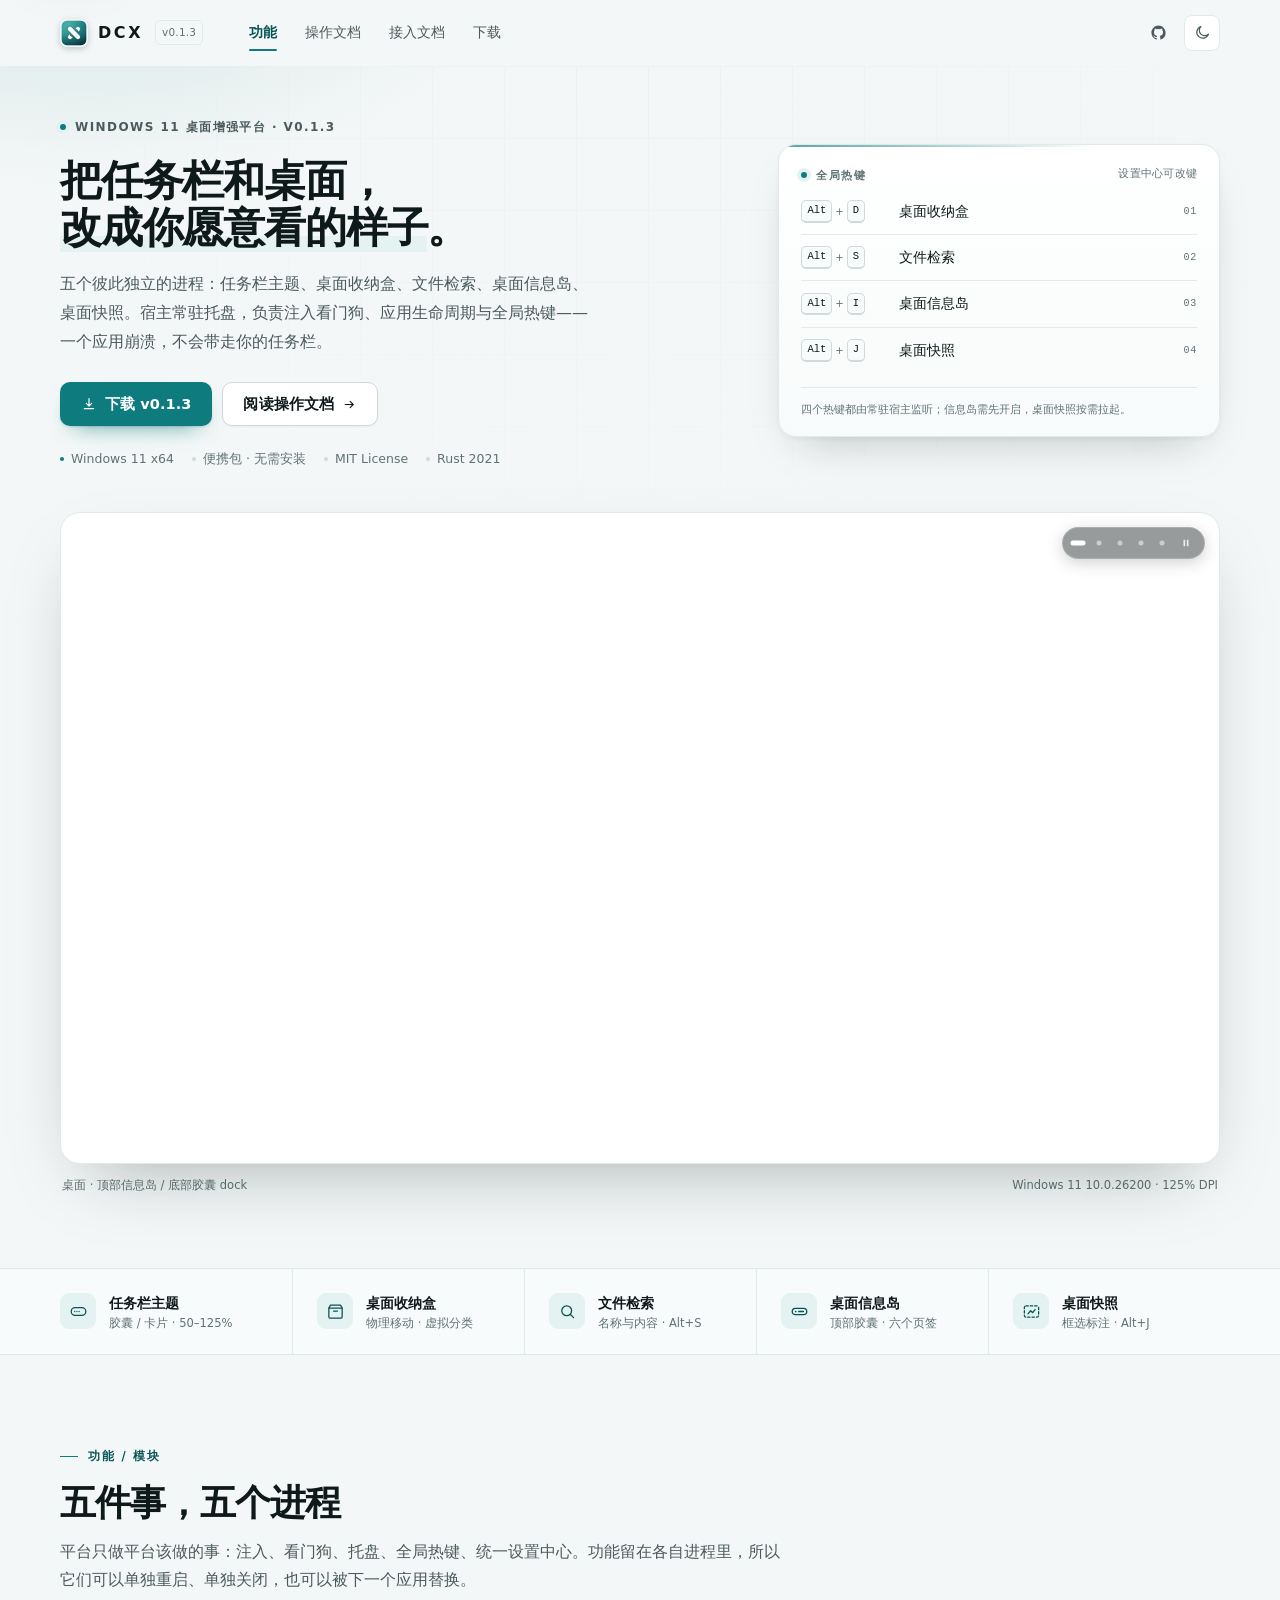
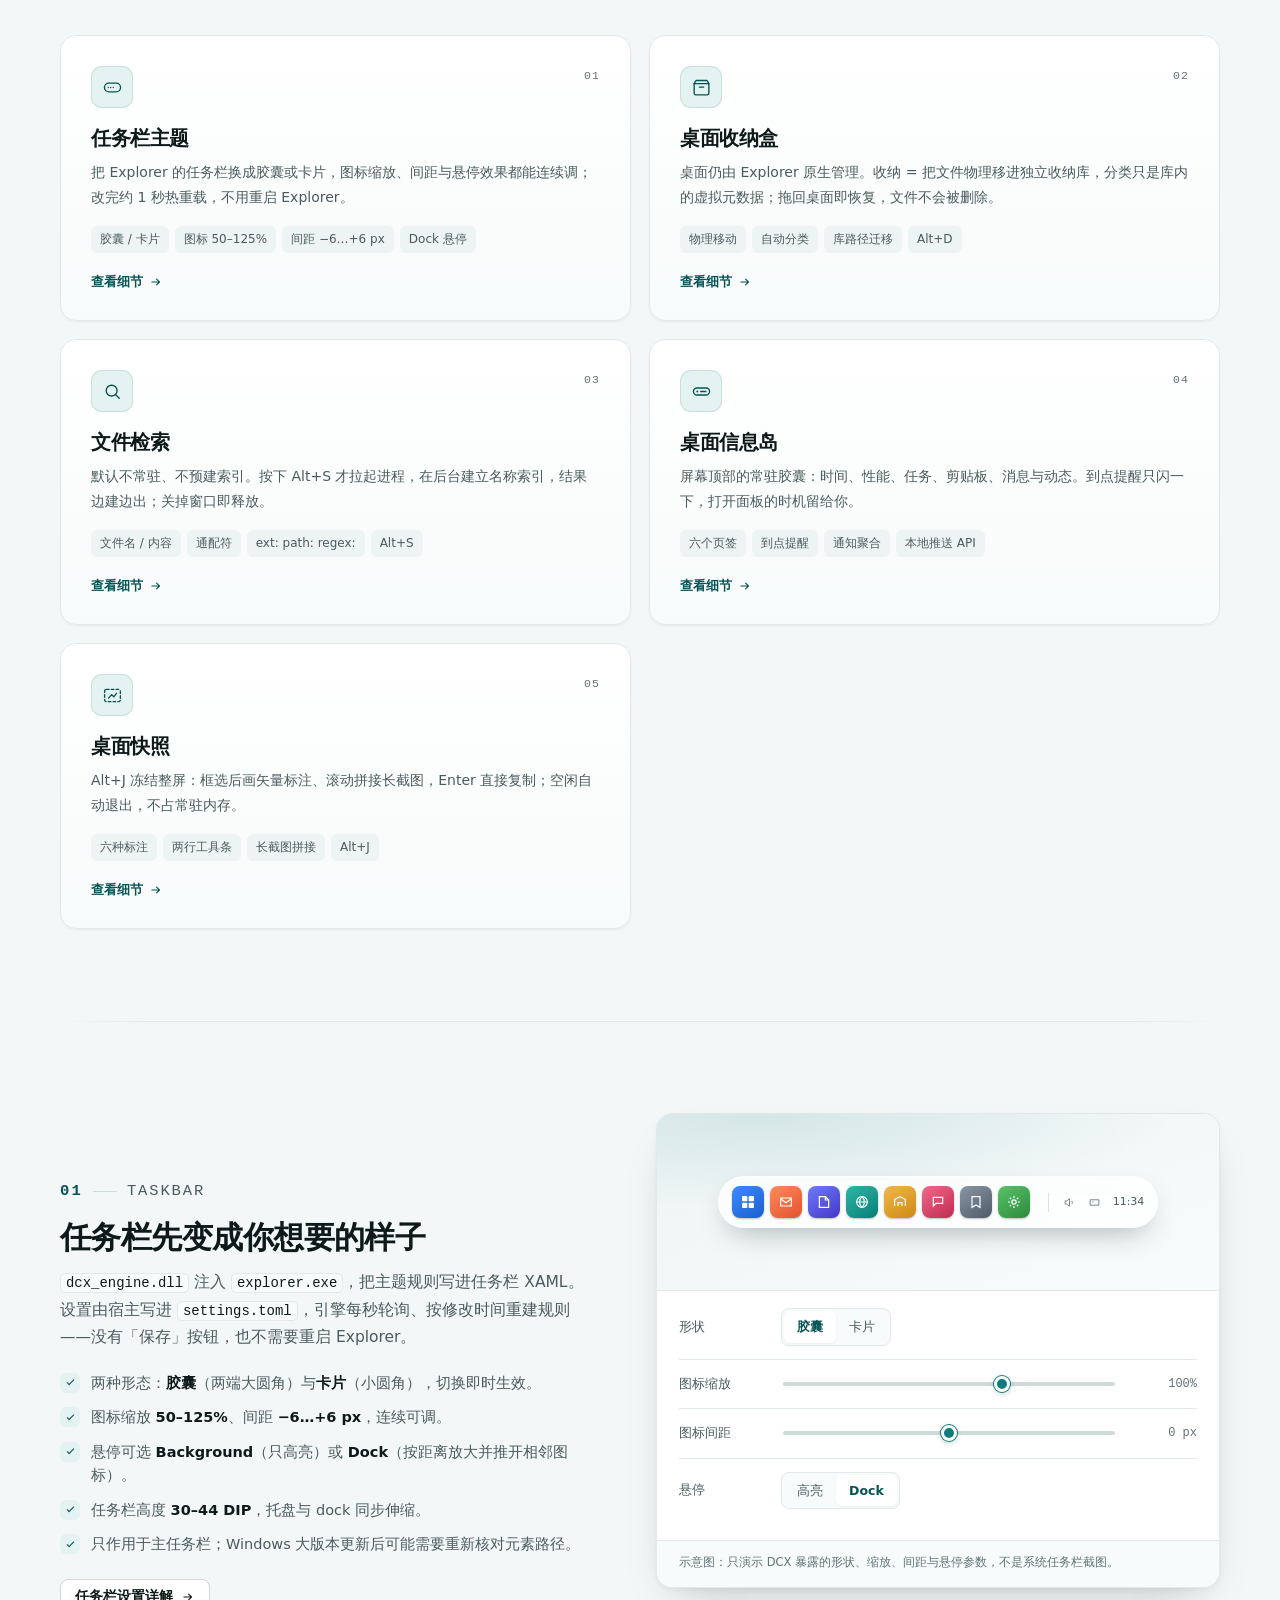
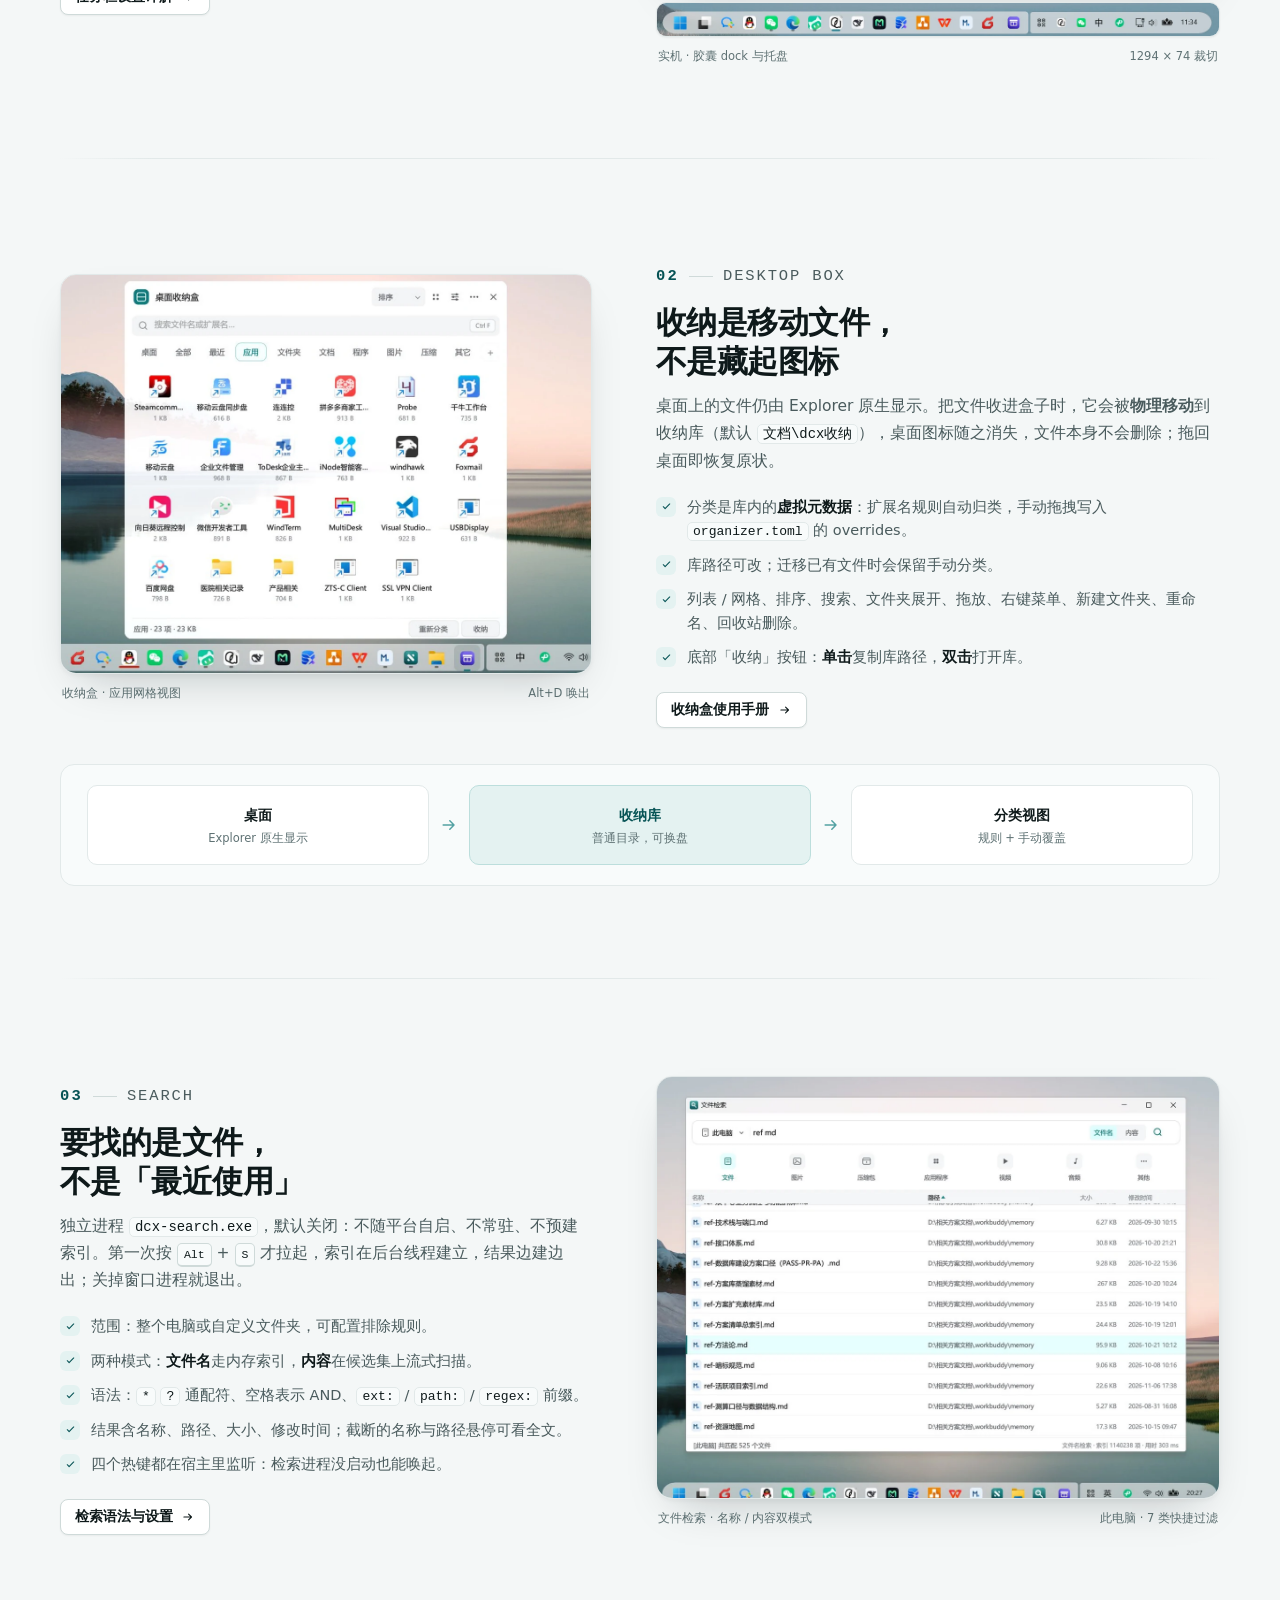
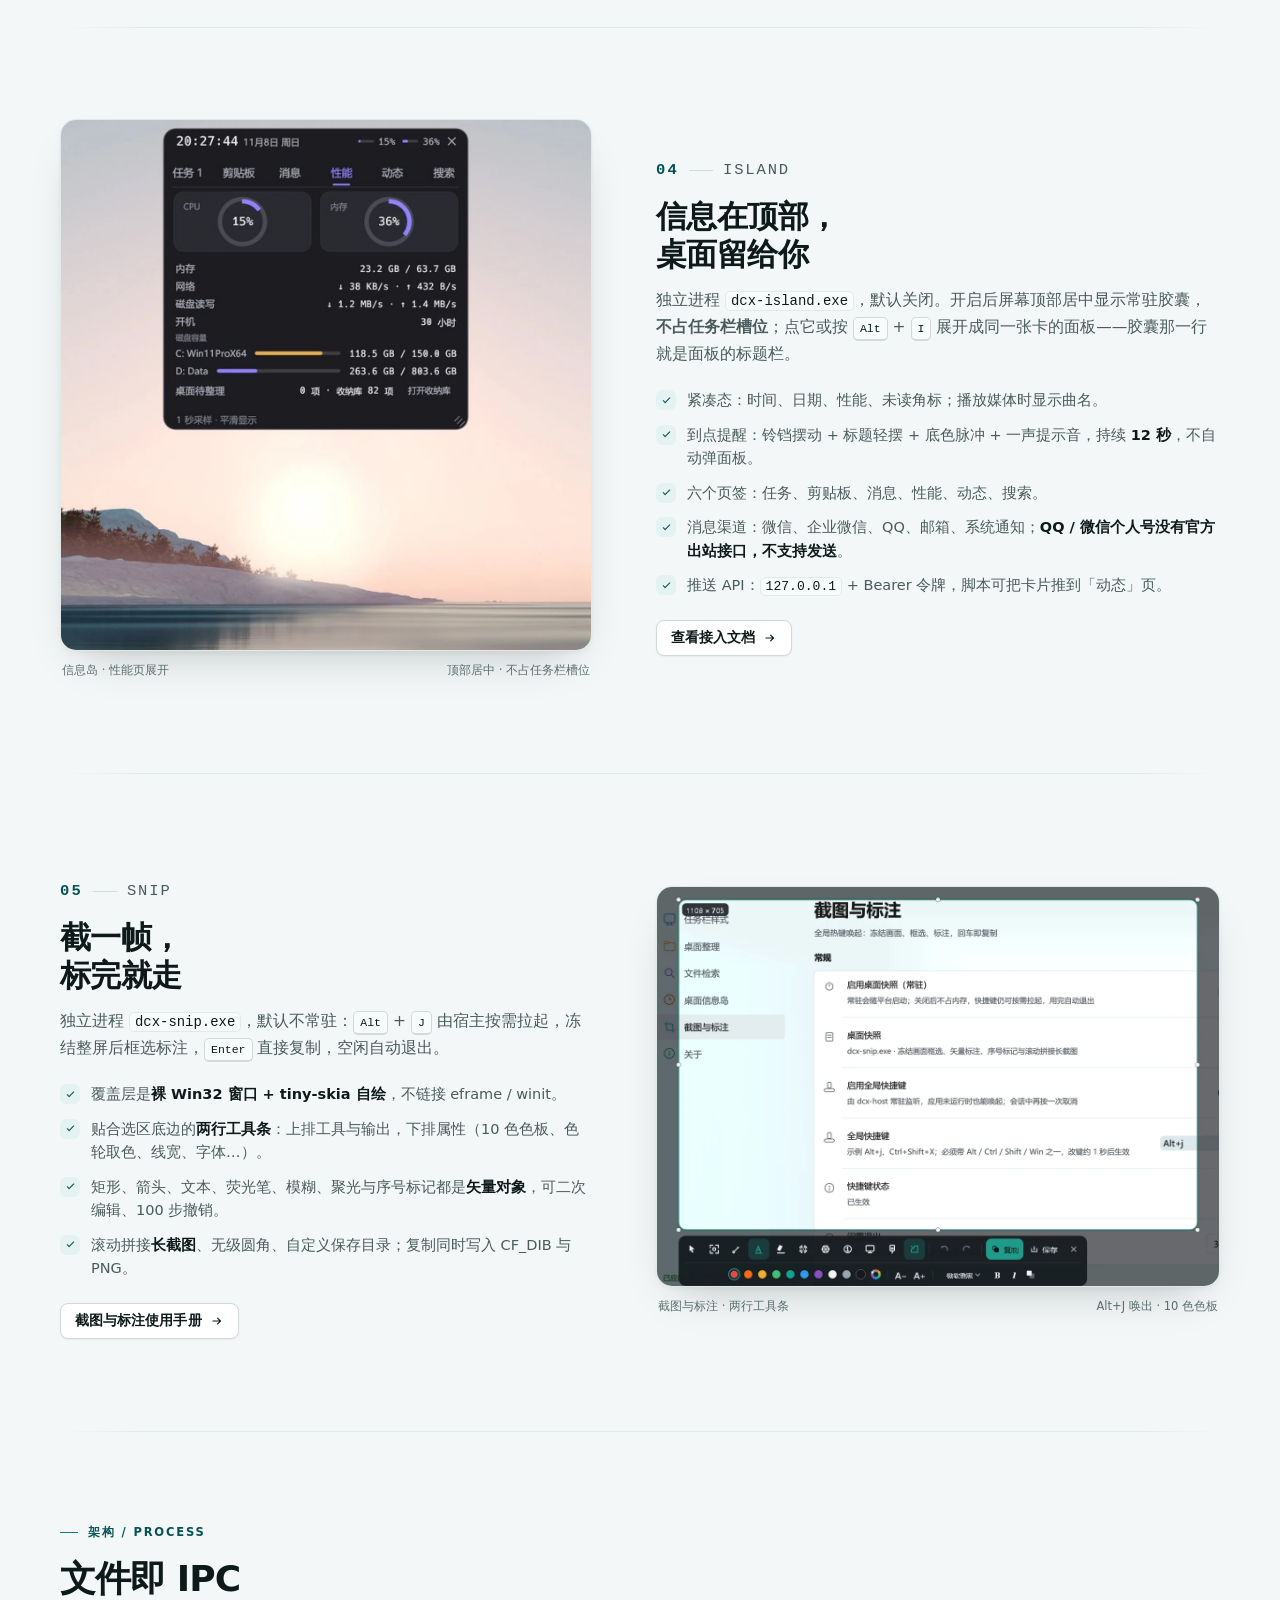
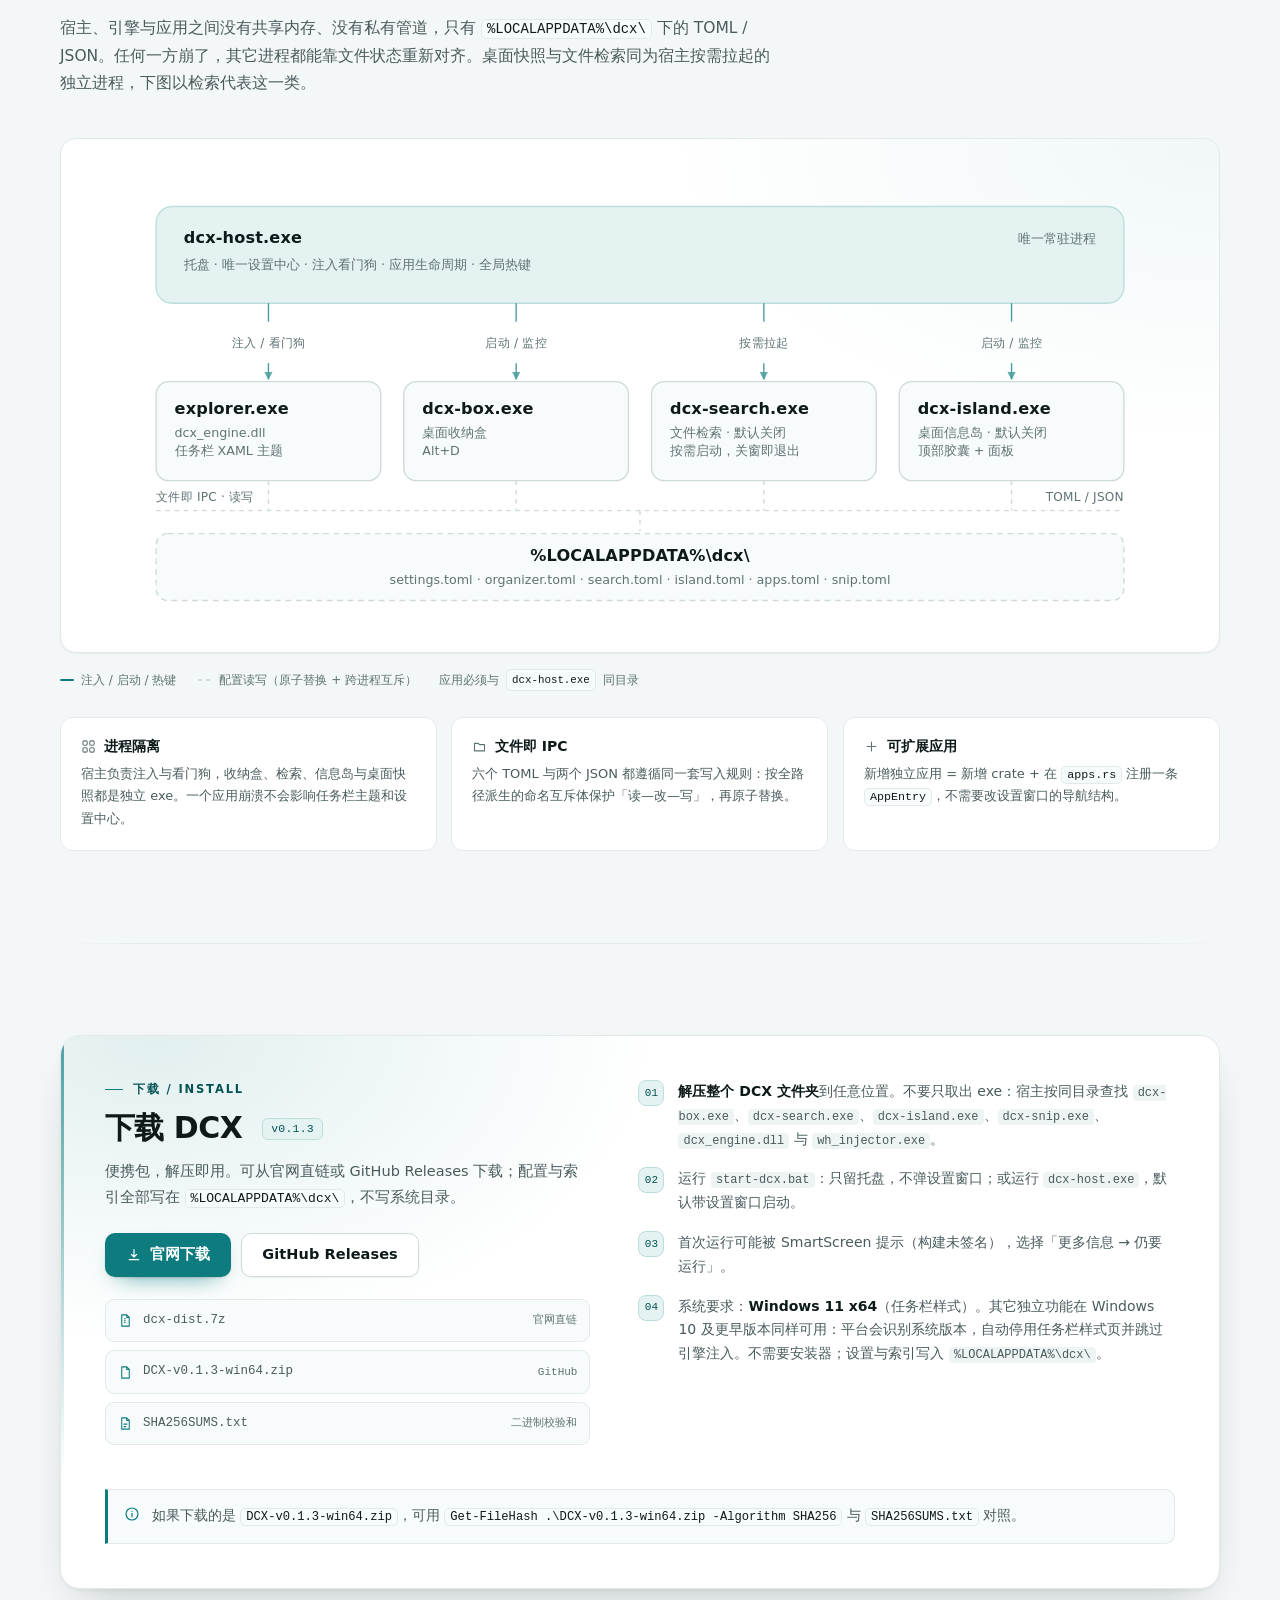
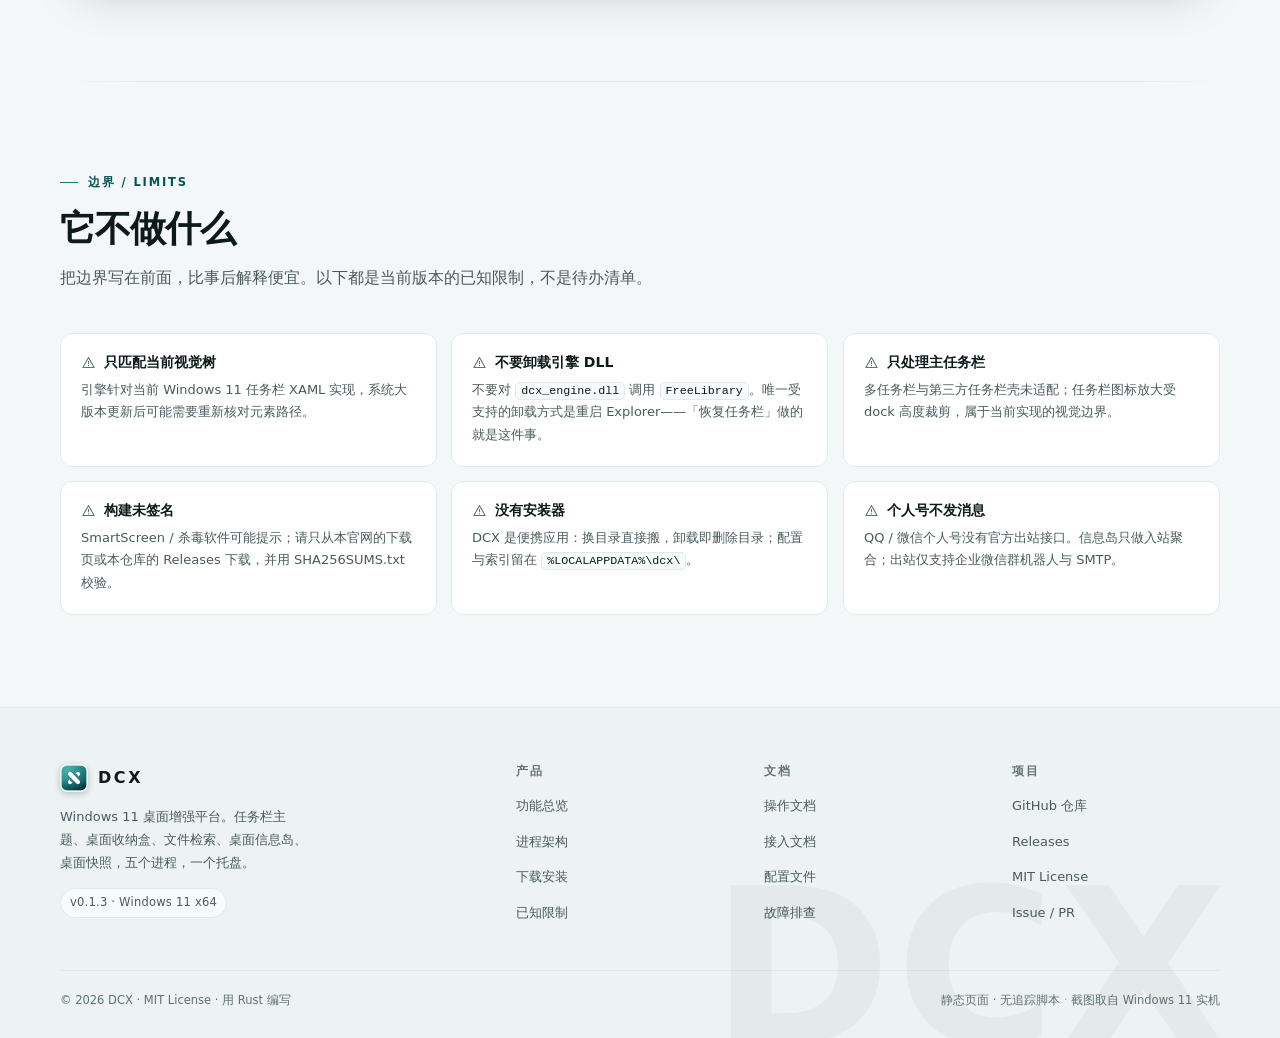
==== site/index.html @ f7fcd616 "release: v0.1.3 - 桌面快照、平台能力降级与设置中心更新" ====
<!DOCTYPE html>
<html lang="zh-CN" data-theme="light">
<head>
<meta charset="utf-8">
<meta name="viewport" content="width=device-width, initial-scale=1">
<title>DCX — Windows 11 桌面增强平台</title>
<meta name="description" content="DCX 是一套用 Rust 编写的 Windows 11 桌面增强平台：任务栏主题、桌面收纳盒、文件检索、桌面信息岛、桌面快照。五件事，五个独立进程，宿主常驻托盘。">
<meta name="author" content="DCX">
<meta property="og:title" content="DCX — Windows 11 桌面增强平台">
<meta property="og:description" content="任务栏主题 · 桌面收纳盒 · 文件检索 · 桌面信息岛 · 桌面快照。用 Rust 编写，MIT License。">
<meta property="og:type" content="website">
<meta property="og:image" content="assets/img/hero-desktop.webp?v=20261108i">
<meta name="theme-color" content="#f4f7f7" media="(prefers-color-scheme: light)">
<meta name="theme-color" content="#0a1011" media="(prefers-color-scheme: dark)">
<link rel="icon" href="assets/img/mark.svg" type="image/svg+xml">
<link rel="icon" href="assets/img/icon-32.png" sizes="32x32" type="image/png">
<link rel="apple-touch-icon" href="assets/img/icon-256.png">
<script>
  (function () {
    try {
      var q = new URLSearchParams(location.search).get("theme");
      var s = localStorage.getItem("dcx-theme");
      var t = (q === "light" || q === "dark") ? q : (s === "light" || s === "dark") ? s
        : (window.matchMedia("(prefers-color-scheme: dark)").matches ? "dark" : "light");
      document.documentElement.setAttribute("data-theme", t);
      document.documentElement.style.colorScheme = t;
    } catch (e) {
      document.documentElement.setAttribute("data-theme", "light");
    }
  })();
</script>
<link rel="stylesheet" href="assets/css/site.css?v=20261108i">
</head>
<body>
<div class="scroll-progress" data-progress aria-hidden="true"></div>
<a class="skip-link" href="#main">跳到主要内容</a>

<header class="site-header">
  <div class="header-inner">
    <a class="brand" href="index.html" aria-label="DCX 首页">
      <img src="assets/img/mark.svg" alt="" width="28" height="28">
      <span class="brand-name">DCX</span>
      <span class="brand-ver">v0.1.3</span>
    </a>
    <nav class="site-nav" aria-label="主导航">
      <a href="#features" class="is-active">功能</a>
      <a href="docs.html">操作文档</a>
      <a href="api.html">接入文档</a>
      <a href="#download">下载</a>
    </nav>
    <div class="header-actions">
      <a class="icon-btn" href="https://github.com/gggaiitx/dcx" target="_blank" rel="noopener" aria-label="GitHub 仓库">
        <svg width="17" height="17" viewBox="0 0 24 24" fill="currentColor" aria-hidden="true"><path d="M12 2C6.48 2 2 6.58 2 12.25c0 4.53 2.87 8.37 6.84 9.73.5.1.68-.22.68-.49 0-.24-.01-1.05-.01-1.9-2.78.62-3.37-1.21-3.37-1.21-.45-1.18-1.11-1.49-1.11-1.49-.91-.64.07-.62.07-.62 1 .07 1.53 1.06 1.53 1.06.89 1.57 2.34 1.12 2.91.85.09-.66.35-1.12.63-1.37-2.22-.26-4.56-1.14-4.56-5.07 0-1.12.39-2.03 1.03-2.75-.1-.26-.45-1.3.1-2.71 0 0 .84-.28 2.75 1.05a9.36 9.36 0 0 1 5 0c1.91-1.33 2.75-1.05 2.75-1.05.55 1.41.2 2.45.1 2.71.64.72 1.03 1.63 1.03 2.75 0 3.94-2.34 4.8-4.57 5.06.36.32.68.94.68 1.9 0 1.37-.01 2.47-.01 2.81 0 .27.18.6.69.49A10.02 10.02 0 0 0 22 12.25C22 6.58 17.52 2 12 2Z"/></svg>
      </a>
      <button class="theme-toggle" type="button" data-theme-toggle aria-label="切换主题" aria-pressed="false">
        <svg class="i-sun" width="17" height="17" viewBox="0 0 24 24" fill="none" stroke="currentColor" stroke-width="1.7" stroke-linecap="round" aria-hidden="true"><circle cx="12" cy="12" r="4.2"/><path d="M12 2.6v2.2M12 19.2v2.2M2.6 12h2.2M19.2 12h2.2M5.3 5.3l1.6 1.6M17.1 17.1l1.6 1.6M18.7 5.3l-1.6 1.6M6.9 17.1l-1.6 1.6"/></svg>
        <svg class="i-moon" width="17" height="17" viewBox="0 0 24 24" fill="none" stroke="currentColor" stroke-width="1.7" stroke-linecap="round" stroke-linejoin="round" aria-hidden="true"><path d="M20.5 14.3A8.5 8.5 0 1 1 9.7 3.5a7 7 0 0 0 10.8 10.8Z"/></svg>
      </button>
      <button class="icon-btn menu-toggle" type="button" data-menu-toggle aria-label="打开导航" aria-expanded="false" aria-controls="mobileNav">
        <svg width="18" height="18" viewBox="0 0 24 24" fill="none" stroke="currentColor" stroke-width="1.8" stroke-linecap="round" aria-hidden="true"><path d="M4 7h16M4 12h16M4 17h16"/></svg>
      </button>
    </div>
  </div>
</header>

<div class="mobile-nav" id="mobileNav" data-mobile-nav>
  <a href="#features">功能</a>
  <a href="docs.html">操作文档</a>
  <a href="api.html">接入文档</a>
  <a href="#download">下载</a>
  <a href="https://github.com/gggaiitx/dcx" target="_blank" rel="noopener">GitHub 仓库</a>
</div>

<main id="main">

  <!-- Hero -->
  <section class="hero">
    <div class="hero-grid-bg" aria-hidden="true"></div>
    <div class="wrap">
      <div class="hero-top">
        <div class="hero-copy">
          <p class="eyebrow"><span class="dot"></span>Windows 11 桌面增强平台 · v0.1.3</p>
          <h1>把任务栏和桌面，<br><span class="hl">改成你愿意看的样子</span>。</h1>
          <p class="lede">五个彼此独立的进程：任务栏主题、桌面收纳盒、文件检索、桌面信息岛、桌面快照。宿主常驻托盘，负责注入看门狗、应用生命周期与全局热键——一个应用崩溃，不会带走你的任务栏。</p>
          <div class="hero-actions">
            <a class="btn btn-primary" href="#download">
              <svg width="16" height="16" viewBox="0 0 24 24" fill="none" stroke="currentColor" stroke-width="1.8" stroke-linecap="round" stroke-linejoin="round" aria-hidden="true"><path d="M12 4v11m0 0 4-4m-4 4-4-4"/><path d="M5 19h14"/></svg>
              下载 v0.1.3
            </a>
            <a class="btn btn-ghost" href="docs.html">阅读操作文档
              <svg width="15" height="15" viewBox="0 0 24 24" fill="none" stroke="currentColor" stroke-width="1.8" stroke-linecap="round" stroke-linejoin="round" aria-hidden="true"><path d="M5 12h13m-5-5 5 5-5 5"/></svg>
            </a>
          </div>
          <ul class="hero-meta">
            <li>Windows 11 x64</li>
            <li>便携包 · 无需安装</li>
            <li>MIT License</li>
            <li>Rust 2021</li>
          </ul>
        </div>

        <aside class="hotkeys" aria-label="全局热键">
          <div class="hotkeys-head">
            <span class="hk-dot" aria-hidden="true"></span>
            <span>全局热键</span>
            <span class="hk-note">设置中心可改键</span>
          </div>
          <ul>
            <li>
              <span class="keys"><kbd>Alt</kbd><i>+</i><kbd>D</kbd></span>
              <span class="hk-label">桌面收纳盒</span>
              <span class="hk-idx">01</span>
            </li>
            <li>
              <span class="keys"><kbd>Alt</kbd><i>+</i><kbd>S</kbd></span>
              <span class="hk-label">文件检索</span>
              <span class="hk-idx">02</span>
            </li>
            <li>
              <span class="keys"><kbd>Alt</kbd><i>+</i><kbd>I</kbd></span>
              <span class="hk-label">桌面信息岛</span>
              <span class="hk-idx">03</span>
            </li>
            <li>
              <span class="keys"><kbd>Alt</kbd><i>+</i><kbd>J</kbd></span>
              <span class="hk-label">桌面快照</span>
              <span class="hk-idx">04</span>
            </li>
          </ul>
          <p class="hotkeys-foot">四个热键都由常驻宿主监听；信息岛需先开启，桌面快照按需拉起。</p>
        </aside>
      </div>

      <figure class="hero-shot" data-hero-carousel aria-roledescription="轮播" aria-label="DCX 实机界面">
        <div class="hero-shot-frame">
          <div class="hero-slide is-active" data-slide="0" data-caption="桌面 · 顶部信息岛 / 底部胶囊 dock">
            <img src="assets/img/hero-desktop.webp"
                 srcset="assets/img/hero-desktop-900.webp 900w, assets/img/hero-desktop.webp 1600w"
                 sizes="(max-width: 900px) calc(100vw - 36px), min(1160px, calc(100vw - 48px))"
                 width="1600" height="900"
                 alt="DCX 桌面：顶部信息岛胶囊，底部胶囊 dock"
                 fetchpriority="high" decoding="async">
          </div>
          <div class="hero-slide" aria-hidden="true" data-slide="1" data-caption="桌面收纳盒 · 应用列表视图">
            <img src="assets/img/hero-box.webp?v=20261108h"
                 srcset="assets/img/hero-box-900.webp?v=20261108h 900w, assets/img/hero-box.webp?v=20261108h 1600w"
                 sizes="(max-width: 900px) calc(100vw - 36px), min(1160px, calc(100vw - 48px))"
                 width="1600" height="900"
                 alt="桌面收纳盒覆盖在桌面上：搜索框、应用页签与文件列表"
                 fetchpriority="low" decoding="async">
          </div>
          <div class="hero-slide" aria-hidden="true" data-slide="2" data-caption="文件检索 · 名称 / 内容双模式">
            <img src="assets/img/hero-search.webp"
                 srcset="assets/img/hero-search-900.webp 900w, assets/img/hero-search.webp 1600w"
                 sizes="(max-width: 900px) calc(100vw - 36px), min(1160px, calc(100vw - 48px))"
                 width="1600" height="900"
                 alt="文件检索窗口覆盖在桌面上：路径选择、文件名与内容模式、七类过滤与结果列表"
                 fetchpriority="low" decoding="async">
          </div>
          <div class="hero-slide" aria-hidden="true" data-slide="3" data-caption="桌面信息岛 · 性能页展开">
            <img src="assets/img/hero-island.webp"
                 srcset="assets/img/hero-island-900.webp 900w, assets/img/hero-island.webp 1600w"
                 sizes="(max-width: 900px) calc(100vw - 36px), min(1160px, calc(100vw - 48px))"
                 width="1600" height="900"
                 alt="桌面信息岛展开态：性能页的 CPU、内存、磁盘容量与桌面待整理计数"
                 fetchpriority="low" decoding="async">
          </div>

          <div class="hero-slide" aria-hidden="true" data-slide="4" data-caption="桌面快照 · 两行标注工具条与设置页">
            <img src="assets/img/hero-snip.webp?v=20261110a"
                 srcset="assets/img/hero-snip-900.webp?v=20261110a 900w, assets/img/hero-snip.webp?v=20261110a 1600w"
                 sizes="(max-width: 900px) calc(100vw - 36px), min(1160px, calc(100vw - 48px))"
                 width="1600" height="900"
                 alt="桌面快照：设置中心的截图与标注页，底部是两行标注工具条"
                 fetchpriority="low" decoding="async">
          </div>

          <div class="hero-controls" role="group" aria-label="切换截图">
            <button class="hero-dot is-active" type="button" data-dot="0" aria-label="桌面" aria-current="true"></button>
            <button class="hero-dot" type="button" data-dot="1" aria-label="桌面收纳盒"></button>
            <button class="hero-dot" type="button" data-dot="2" aria-label="文件检索"></button>
            <button class="hero-dot" type="button" data-dot="3" aria-label="桌面信息岛"></button>
            <button class="hero-dot" type="button" data-dot="4" aria-label="桌面快照"></button>
            <button class="hero-play" type="button" data-hero-play aria-label="暂停自动切换">
              <svg class="i-pause" viewBox="0 0 24 24" fill="currentColor" aria-hidden="true"><rect x="6" y="4" width="4" height="16" rx="1"/><rect x="14" y="4" width="4" height="16" rx="1"/></svg>
              <svg class="i-play" viewBox="0 0 24 24" fill="currentColor" aria-hidden="true"><path d="M7 4.5v15l13-7.5z"/></svg>
            </button>
          </div>
        </div>
        <figcaption class="hero-shot-cap">
          <span data-hero-caption>桌面 · 顶部信息岛 / 底部胶囊 dock</span>
          <span>Windows 11 10.0.26200 · 125% DPI</span>
        </figcaption>
      </figure>
    </div>
  </section>

  <!-- 模块索引 -->
  <div class="module-bar">
    <div class="wrap">
      <a href="#taskbar">
        <span class="mb-icon">
          <svg width="19" height="19" viewBox="0 0 24 24" fill="none" stroke="currentColor" stroke-width="1.6" stroke-linecap="round" aria-hidden="true"><rect x="2.8" y="7" width="18.4" height="10" rx="5"/><path d="M7.2 12h.01M10 12h.01M12.8 12h.01"/></svg>
        </span>
        <span class="mb-text"><span class="mb-title">任务栏主题</span><span class="mb-sub">胶囊 / 卡片 · 50–125%</span></span>
        <svg class="mb-arrow" width="15" height="15" viewBox="0 0 24 24" fill="none" stroke="currentColor" stroke-width="1.8" stroke-linecap="round" stroke-linejoin="round" aria-hidden="true"><path d="M5 12h13m-5-5 5 5-5 5"/></svg>
      </a>
      <a href="#box">
        <span class="mb-icon">
          <svg width="19" height="19" viewBox="0 0 24 24" fill="none" stroke="currentColor" stroke-width="1.6" stroke-linecap="round" stroke-linejoin="round" aria-hidden="true"><path d="M3.6 7.6h16.8v10.9a2 2 0 0 1-2 2H5.6a2 2 0 0 1-2-2Z"/><path d="M3.6 7.6 5.7 4h12.6l2.1 3.6"/><path d="M9.6 11.6h4.8"/></svg>
        </span>
        <span class="mb-text"><span class="mb-title">桌面收纳盒</span><span class="mb-sub">物理移动 · 虚拟分类</span></span>
        <svg class="mb-arrow" width="15" height="15" viewBox="0 0 24 24" fill="none" stroke="currentColor" stroke-width="1.8" stroke-linecap="round" stroke-linejoin="round" aria-hidden="true"><path d="M5 12h13m-5-5 5 5-5 5"/></svg>
      </a>
      <a href="#search">
        <span class="mb-icon">
          <svg width="19" height="19" viewBox="0 0 24 24" fill="none" stroke="currentColor" stroke-width="1.6" stroke-linecap="round" aria-hidden="true"><circle cx="11" cy="11" r="6.2"/><path d="m15.7 15.7 4 4"/></svg>
        </span>
        <span class="mb-text"><span class="mb-title">文件检索</span><span class="mb-sub">名称与内容 · Alt+S</span></span>
        <svg class="mb-arrow" width="15" height="15" viewBox="0 0 24 24" fill="none" stroke="currentColor" stroke-width="1.8" stroke-linecap="round" stroke-linejoin="round" aria-hidden="true"><path d="M5 12h13m-5-5 5 5-5 5"/></svg>
      </a>
      <a href="#island">
        <span class="mb-icon">
          <svg width="19" height="19" viewBox="0 0 24 24" fill="none" stroke="currentColor" stroke-width="1.6" stroke-linecap="round" aria-hidden="true"><rect x="2.8" y="8" width="18.4" height="8" rx="4"/><circle cx="7.2" cy="12" r="1.1" fill="currentColor" stroke="none"/><path d="M11 12h6"/></svg>
        </span>
        <span class="mb-text"><span class="mb-title">桌面信息岛</span><span class="mb-sub">顶部胶囊 · 六个页签</span></span>
        <svg class="mb-arrow" width="15" height="15" viewBox="0 0 24 24" fill="none" stroke="currentColor" stroke-width="1.8" stroke-linecap="round" stroke-linejoin="round" aria-hidden="true"><path d="M5 12h13m-5-5 5 5-5 5"/></svg>
      </a>
      <a href="#snip">
        <span class="mb-icon">
          <svg width="19" height="19" viewBox="0 0 24 24" fill="none" stroke="currentColor" stroke-width="1.6" stroke-linecap="round" stroke-linejoin="round" aria-hidden="true"><rect x="3" y="5" width="18" height="14" rx="2" stroke-dasharray="3 2.5"/><path d="m7.5 15 3.5-4 2.5 2.5 3-4"/></svg>
        </span>
        <span class="mb-text"><span class="mb-title">桌面快照</span><span class="mb-sub">框选标注 · Alt+J</span></span>
        <svg class="mb-arrow" width="15" height="15" viewBox="0 0 24 24" fill="none" stroke="currentColor" stroke-width="1.8" stroke-linecap="round" stroke-linejoin="round" aria-hidden="true"><path d="M5 12h13m-5-5 5 5-5 5"/></svg>
      </a>
    </div>
  </div>

  <!-- 功能总览 -->
  <section class="section" id="features">
    <div class="wrap">
      <div class="section-head reveal">
        <p class="kicker">功能 / 模块</p>
        <h2>五件事，五个进程</h2>
        <p class="lede">平台只做平台该做的事：注入、看门狗、托盘、全局热键、统一设置中心。功能留在各自进程里，所以它们可以单独重启、单独关闭，也可以被下一个应用替换。</p>
      </div>

      <div class="cards">
        <article class="card reveal">
          <div class="card-top">
            <span class="card-icon">
              <svg width="21" height="21" viewBox="0 0 24 24" fill="none" stroke="currentColor" stroke-width="1.55" stroke-linecap="round" aria-hidden="true"><rect x="2.8" y="7" width="18.4" height="10" rx="5"/><path d="M7.2 12h.01M10 12h.01M12.8 12h.01"/></svg>
            </span>
            <span class="card-num">01</span>
          </div>
          <h3>任务栏主题</h3>
          <p>把 Explorer 的任务栏换成胶囊或卡片，图标缩放、间距与悬停效果都能连续调；改完约 1 秒热重载，不用重启 Explorer。</p>
          <ul class="tag-list">
            <li>胶囊 / 卡片</li><li>图标 50–125%</li><li>间距 −6…+6 px</li><li>Dock 悬停</li>
          </ul>
          <a class="card-link" href="#taskbar">查看细节
            <svg width="14" height="14" viewBox="0 0 24 24" fill="none" stroke="currentColor" stroke-width="1.9" stroke-linecap="round" stroke-linejoin="round" aria-hidden="true"><path d="M5 12h13m-5-5 5 5-5 5"/></svg>
          </a>
        </article>

        <article class="card reveal">
          <div class="card-top">
            <span class="card-icon">
              <svg width="21" height="21" viewBox="0 0 24 24" fill="none" stroke="currentColor" stroke-width="1.55" stroke-linecap="round" stroke-linejoin="round" aria-hidden="true"><path d="M3.6 7.6h16.8v10.9a2 2 0 0 1-2 2H5.6a2 2 0 0 1-2-2Z"/><path d="M3.6 7.6 5.7 4h12.6l2.1 3.6"/><path d="M9.6 11.6h4.8"/></svg>
            </span>
            <span class="card-num">02</span>
          </div>
          <h3>桌面收纳盒</h3>
          <p>桌面仍由 Explorer 原生管理。收纳 = 把文件物理移进独立收纳库，分类只是库内的虚拟元数据；拖回桌面即恢复，文件不会被删除。</p>
          <ul class="tag-list">
            <li>物理移动</li><li>自动分类</li><li>库路径迁移</li><li>Alt+D</li>
          </ul>
          <a class="card-link" href="#box">查看细节
            <svg width="14" height="14" viewBox="0 0 24 24" fill="none" stroke="currentColor" stroke-width="1.9" stroke-linecap="round" stroke-linejoin="round" aria-hidden="true"><path d="M5 12h13m-5-5 5 5-5 5"/></svg>
          </a>
        </article>

        <article class="card reveal">
          <div class="card-top">
            <span class="card-icon">
              <svg width="21" height="21" viewBox="0 0 24 24" fill="none" stroke="currentColor" stroke-width="1.55" stroke-linecap="round" aria-hidden="true"><circle cx="11" cy="11" r="6.2"/><path d="m15.7 15.7 4 4"/></svg>
            </span>
            <span class="card-num">03</span>
          </div>
          <h3>文件检索</h3>
          <p>默认不常驻、不预建索引。按下 Alt+S 才拉起进程，在后台建立名称索引，结果边建边出；关掉窗口即释放。</p>
          <ul class="tag-list">
            <li>文件名 / 内容</li><li>通配符</li><li>ext: path: regex:</li><li>Alt+S</li>
          </ul>
          <a class="card-link" href="#search">查看细节
            <svg width="14" height="14" viewBox="0 0 24 24" fill="none" stroke="currentColor" stroke-width="1.9" stroke-linecap="round" stroke-linejoin="round" aria-hidden="true"><path d="M5 12h13m-5-5 5 5-5 5"/></svg>
          </a>
        </article>

        <article class="card reveal">
          <div class="card-top">
            <span class="card-icon">
              <svg width="21" height="21" viewBox="0 0 24 24" fill="none" stroke="currentColor" stroke-width="1.55" stroke-linecap="round" aria-hidden="true"><rect x="2.8" y="8" width="18.4" height="8" rx="4"/><circle cx="7.2" cy="12" r="1.1" fill="currentColor" stroke="none"/><path d="M11 12h6"/></svg>
            </span>
            <span class="card-num">04</span>
          </div>
          <h3>桌面信息岛</h3>
          <p>屏幕顶部的常驻胶囊：时间、性能、任务、剪贴板、消息与动态。到点提醒只闪一下，打开面板的时机留给你。</p>
          <ul class="tag-list">
            <li>六个页签</li><li>到点提醒</li><li>通知聚合</li><li>本地推送 API</li>
          </ul>
          <a class="card-link" href="#island">查看细节
            <svg width="14" height="14" viewBox="0 0 24 24" fill="none" stroke="currentColor" stroke-width="1.9" stroke-linecap="round" stroke-linejoin="round" aria-hidden="true"><path d="M5 12h13m-5-5 5 5-5 5"/></svg>
          </a>
        </article>

        <article class="card reveal">
          <div class="card-top">
            <span class="card-icon">
              <svg width="21" height="21" viewBox="0 0 24 24" fill="none" stroke="currentColor" stroke-width="1.55" stroke-linecap="round" stroke-linejoin="round" aria-hidden="true"><rect x="3" y="5" width="18" height="14" rx="2" stroke-dasharray="3 2.5"/><path d="m7.5 15 3.5-4 2.5 2.5 3-4"/></svg>
            </span>
            <span class="card-num">05</span>
          </div>
          <h3>桌面快照</h3>
          <p>Alt+J 冻结整屏：框选后画矢量标注、滚动拼接长截图，Enter 直接复制；空闲自动退出，不占常驻内存。</p>
          <ul class="tag-list">
            <li>六种标注</li><li>两行工具条</li><li>长截图拼接</li><li>Alt+J</li>
          </ul>
          <a class="card-link" href="#snip">查看细节
            <svg width="14" height="14" viewBox="0 0 24 24" fill="none" stroke="currentColor" stroke-width="1.9" stroke-linecap="round" stroke-linejoin="round" aria-hidden="true"><path d="M5 12h13m-5-5 5 5-5 5"/></svg>
          </a>
        </article>
      </div>
    </div>
  </section>

  <!-- 任务栏 -->
  <section class="section" id="taskbar">
    <div class="wrap">
      <div class="module">
        <div class="module-text">
          <p class="module-label"><b>01</b><i></i>TASKBAR</p>
          <h2>任务栏先变成你想要的样子</h2>
          <p><code class="code-inline">dcx_engine.dll</code> 注入 <code class="code-inline">explorer.exe</code>，把主题规则写进任务栏 XAML。设置由宿主写进 <code class="code-inline">settings.toml</code>，引擎每秒轮询、按修改时间重建规则——没有「保存」按钮，也不需要重启 Explorer。</p>
          <ul class="facts">
            <li><span class="fi"><svg width="11" height="11" viewBox="0 0 24 24" fill="none" stroke="currentColor" stroke-width="2.4" stroke-linecap="round" stroke-linejoin="round" aria-hidden="true"><path d="m5 12.5 4 4 10-10"/></svg></span><span>两种形态：<strong>胶囊</strong>（两端大圆角）与<strong>卡片</strong>（小圆角），切换即时生效。</span></li>
            <li><span class="fi"><svg width="11" height="11" viewBox="0 0 24 24" fill="none" stroke="currentColor" stroke-width="2.4" stroke-linecap="round" stroke-linejoin="round" aria-hidden="true"><path d="m5 12.5 4 4 10-10"/></svg></span><span>图标缩放 <strong>50–125%</strong>、间距 <strong>−6…+6 px</strong>，连续可调。</span></li>
            <li><span class="fi"><svg width="11" height="11" viewBox="0 0 24 24" fill="none" stroke="currentColor" stroke-width="2.4" stroke-linecap="round" stroke-linejoin="round" aria-hidden="true"><path d="m5 12.5 4 4 10-10"/></svg></span><span>悬停可选 <strong>Background</strong>（只高亮）或 <strong>Dock</strong>（按距离放大并推开相邻图标）。</span></li>
            <li><span class="fi"><svg width="11" height="11" viewBox="0 0 24 24" fill="none" stroke="currentColor" stroke-width="2.4" stroke-linecap="round" stroke-linejoin="round" aria-hidden="true"><path d="m5 12.5 4 4 10-10"/></svg></span><span>任务栏高度 <strong>30–44 DIP</strong>，托盘与 dock 同步伸缩。</span></li>
            <li><span class="fi"><svg width="11" height="11" viewBox="0 0 24 24" fill="none" stroke="currentColor" stroke-width="2.4" stroke-linecap="round" stroke-linejoin="round" aria-hidden="true"><path d="m5 12.5 4 4 10-10"/></svg></span><span>只作用于主任务栏；Windows 大版本更新后可能需要重新核对元素路径。</span></li>
          </ul>
          <a class="btn btn-ghost btn-sm" href="docs.html#taskbar">任务栏设置详解
            <svg width="14" height="14" viewBox="0 0 24 24" fill="none" stroke="currentColor" stroke-width="1.9" stroke-linecap="round" stroke-linejoin="round" aria-hidden="true"><path d="M5 12h13m-5-5 5 5-5 5"/></svg>
          </a>
        </div>

        <div class="module-media">
          <div class="demo" data-dock-demo>
            <div class="demo-stage">
              <div class="dock" data-shape="capsule" data-hover="dock" style="--demo-scale:1;--demo-gap:0px" aria-hidden="true">
                <span class="tile t1"><svg viewBox="0 0 24 24" fill="currentColor" aria-hidden="true"><rect x="3" y="3" width="8" height="8" rx="1.4"/><rect x="13" y="3" width="8" height="8" rx="1.4"/><rect x="3" y="13" width="8" height="8" rx="1.4"/><rect x="13" y="13" width="8" height="8" rx="1.4"/></svg></span>
                <span class="tile t2"><svg viewBox="0 0 24 24" fill="none" stroke="currentColor" stroke-width="1.8" aria-hidden="true"><path d="M4 6h16v12H4z"/><path d="m4 7 8 6 8-6"/></svg></span>
                <span class="tile t3"><svg viewBox="0 0 24 24" fill="none" stroke="currentColor" stroke-width="1.8" aria-hidden="true"><path d="M5 4h9l5 5v11H5z"/><path d="M14 4v5h5"/></svg></span>
                <span class="tile t4"><svg viewBox="0 0 24 24" fill="none" stroke="currentColor" stroke-width="1.8" aria-hidden="true"><circle cx="12" cy="12" r="8"/><path d="M4 12h16M12 4c2.4 2.2 3.6 5 3.6 8s-1.2 5.8-3.6 8c-2.4-2.2-3.6-5-3.6-8S9.6 6.2 12 4Z"/></svg></span>
                <span class="tile t5"><svg viewBox="0 0 24 24" fill="none" stroke="currentColor" stroke-width="1.8" aria-hidden="true"><path d="M4 18V8l8-4 8 4v10"/><path d="M9 18v-5h6v5"/></svg></span>
                <span class="tile t6"><svg viewBox="0 0 24 24" fill="none" stroke="currentColor" stroke-width="1.8" aria-hidden="true"><path d="M5 5h14v9H9l-4 4z"/></svg></span>
                <span class="tile t7"><svg viewBox="0 0 24 24" fill="none" stroke="currentColor" stroke-width="1.8" aria-hidden="true"><path d="M6 4h12v16l-6-3.5L6 20z"/></svg></span>
                <span class="tile t8"><svg viewBox="0 0 24 24" fill="none" stroke="currentColor" stroke-width="1.8" aria-hidden="true"><circle cx="12" cy="12" r="3.2"/><path d="M12 3v3M12 18v3M3 12h3M18 12h3M5.6 5.6l2.1 2.1M16.3 16.3l2.1 2.1M18.4 5.6l-2.1 2.1M7.7 16.3l-2.1 2.1"/></svg></span>
                <span class="demo-tray">
                  <svg viewBox="0 0 24 24" fill="none" stroke="currentColor" stroke-width="1.8" aria-hidden="true"><path d="M4 9v6h3l5 4V5L7 9z"/><path d="M16 9a4 4 0 0 1 0 6"/></svg>
                  <svg viewBox="0 0 24 24" fill="none" stroke="currentColor" stroke-width="1.8" aria-hidden="true"><path d="M4 7h16v10H4z"/><path d="M8 11h2"/></svg>
                  <span>11:34</span>
                </span>
              </div>
            </div>
            <div class="demo-controls">
              <div class="demo-row">
                <label>形状</label>
                <div class="segmented" role="group" aria-label="任务栏形状">
                  <button type="button" data-shape="capsule" aria-pressed="true">胶囊</button>
                  <button type="button" data-shape="card" aria-pressed="false">卡片</button>
                </div>
              </div>
              <div class="demo-row">
                <label for="demoScale">图标缩放</label>
                <input id="demoScale" type="range" min="50" max="125" step="5" value="100">
                <output data-out-scale for="demoScale">100%</output>
              </div>
              <div class="demo-row">
                <label for="demoGap">图标间距</label>
                <input id="demoGap" type="range" min="-6" max="6" step="1" value="0">
                <output data-out-gap for="demoGap">0 px</output>
              </div>
              <div class="demo-row">
                <label>悬停</label>
                <div class="segmented" role="group" aria-label="悬停效果">
                  <button type="button" data-hover="background" aria-pressed="false">高亮</button>
                  <button type="button" data-hover="dock" aria-pressed="true">Dock</button>
                </div>
              </div>
            </div>
            <p class="demo-hint">示意图：只演示 DCX 暴露的形状、缩放、间距与悬停参数，不是系统任务栏截图。</p>
          </div>
          <figure class="shot shot-strip">
            <img src="assets/img/dock.webp" width="1294" height="74" loading="lazy" decoding="async" alt="实机任务栏胶囊 dock 与右侧托盘细节">
          </figure>
          <p class="shot-cap">
            <span>实机 · 胶囊 dock 与托盘</span>
            <span>1294 × 74 裁切</span>
          </p>
        </div>
      </div>
    </div>
  </section>

  <!-- 收纳盒 -->
  <section class="section" id="box">
    <div class="wrap">
      <div class="module flip">
        <div class="module-text">
          <p class="module-label"><b>02</b><i></i>DESKTOP BOX</p>
          <h2>收纳是移动文件，<br>不是藏起图标</h2>
          <p>桌面上的文件仍由 Explorer 原生显示。把文件收进盒子时，它会被<strong>物理移动</strong>到收纳库（默认 <code class="code-inline">文档\dcx收纳</code>），桌面图标随之消失，文件本身不会删除；拖回桌面即恢复原状。</p>

          

          <ul class="facts">
            <li><span class="fi"><svg width="11" height="11" viewBox="0 0 24 24" fill="none" stroke="currentColor" stroke-width="2.4" stroke-linecap="round" stroke-linejoin="round" aria-hidden="true"><path d="m5 12.5 4 4 10-10"/></svg></span><span>分类是库内的<strong>虚拟元数据</strong>：扩展名规则自动归类，手动拖拽写入 <code class="code-inline">organizer.toml</code> 的 overrides。</span></li>
            <li><span class="fi"><svg width="11" height="11" viewBox="0 0 24 24" fill="none" stroke="currentColor" stroke-width="2.4" stroke-linecap="round" stroke-linejoin="round" aria-hidden="true"><path d="m5 12.5 4 4 10-10"/></svg></span><span>库路径可改；迁移已有文件时会保留手动分类。</span></li>
            <li><span class="fi"><svg width="11" height="11" viewBox="0 0 24 24" fill="none" stroke="currentColor" stroke-width="2.4" stroke-linecap="round" stroke-linejoin="round" aria-hidden="true"><path d="m5 12.5 4 4 10-10"/></svg></span><span>列表 / 网格、排序、搜索、文件夹展开、拖放、右键菜单、新建文件夹、重命名、回收站删除。</span></li>
            <li><span class="fi"><svg width="11" height="11" viewBox="0 0 24 24" fill="none" stroke="currentColor" stroke-width="2.4" stroke-linecap="round" stroke-linejoin="round" aria-hidden="true"><path d="m5 12.5 4 4 10-10"/></svg></span><span>底部「收纳」按钮：<strong>单击</strong>复制库路径，<strong>双击</strong>打开库。</span></li>
          </ul>
          <a class="btn btn-ghost btn-sm" href="docs.html#box">收纳盒使用手册
            <svg width="14" height="14" viewBox="0 0 24 24" fill="none" stroke="currentColor" stroke-width="1.9" stroke-linecap="round" stroke-linejoin="round" aria-hidden="true"><path d="M5 12h13m-5-5 5 5-5 5"/></svg>
          </a>
        </div>

        <div class="module-media">
          <figure class="shot">
            <img src="assets/img/box.webp?v=20261108i" width="1200" height="900" loading="lazy" decoding="async" alt="桌面收纳盒特写：搜索框、应用页签与图标网格">
          </figure>
          <p class="shot-cap">
            <span>收纳盒 · 应用网格视图</span>
            <span>Alt+D 唤出</span>
          </p>
        </div>
      </div>
      <div class="flow flow-wide" aria-label="收纳流程">
            <div class="flow-node">
              <strong>桌面</strong>
              <span>Explorer 原生显示</span>
            </div>
            <svg class="flow-arrow" width="20" height="20" viewBox="0 0 24 24" fill="none" stroke="currentColor" stroke-width="1.8" stroke-linecap="round" stroke-linejoin="round" aria-hidden="true"><path d="M5 12h13m-5-5 5 5-5 5"/></svg>
            <div class="flow-node accent">
              <strong>收纳库</strong>
              <span>普通目录，可换盘</span>
            </div>
            <svg class="flow-arrow" width="20" height="20" viewBox="0 0 24 24" fill="none" stroke="currentColor" stroke-width="1.8" stroke-linecap="round" stroke-linejoin="round" aria-hidden="true"><path d="M5 12h13m-5-5 5 5-5 5"/></svg>
            <div class="flow-node">
              <strong>分类视图</strong>
              <span>规则 + 手动覆盖</span>
            </div>
          
      </div>
    </div>
  </section>

  <!-- 文件检索 -->
  <section class="section" id="search">
    <div class="wrap">
      <div class="module">
        <div class="module-text">
          <p class="module-label"><b>03</b><i></i>SEARCH</p>
          <h2>要找的是文件，<br>不是「最近使用」</h2>
          <p>独立进程 <code class="code-inline">dcx-search.exe</code>，默认关闭：不随平台自启、不常驻、不预建索引。第一次按 <kbd>Alt</kbd> + <kbd>S</kbd> 才拉起，索引在后台线程建立，结果边建边出；关掉窗口进程就退出。</p>
          <ul class="facts">
            <li><span class="fi"><svg width="11" height="11" viewBox="0 0 24 24" fill="none" stroke="currentColor" stroke-width="2.4" stroke-linecap="round" stroke-linejoin="round" aria-hidden="true"><path d="m5 12.5 4 4 10-10"/></svg></span><span>范围：整个电脑或自定义文件夹，可配置排除规则。</span></li>
            <li><span class="fi"><svg width="11" height="11" viewBox="0 0 24 24" fill="none" stroke="currentColor" stroke-width="2.4" stroke-linecap="round" stroke-linejoin="round" aria-hidden="true"><path d="m5 12.5 4 4 10-10"/></svg></span><span>两种模式：<strong>文件名</strong>走内存索引，<strong>内容</strong>在候选集上流式扫描。</span></li>
            <li><span class="fi"><svg width="11" height="11" viewBox="0 0 24 24" fill="none" stroke="currentColor" stroke-width="2.4" stroke-linecap="round" stroke-linejoin="round" aria-hidden="true"><path d="m5 12.5 4 4 10-10"/></svg></span><span>语法：<code class="code-inline">*</code> <code class="code-inline">?</code> 通配符、空格表示 AND、<code class="code-inline">ext:</code> / <code class="code-inline">path:</code> / <code class="code-inline">regex:</code> 前缀。</span></li>
            <li><span class="fi"><svg width="11" height="11" viewBox="0 0 24 24" fill="none" stroke="currentColor" stroke-width="2.4" stroke-linecap="round" stroke-linejoin="round" aria-hidden="true"><path d="m5 12.5 4 4 10-10"/></svg></span><span>结果含名称、路径、大小、修改时间；截断的名称与路径悬停可看全文。</span></li>
            <li><span class="fi"><svg width="11" height="11" viewBox="0 0 24 24" fill="none" stroke="currentColor" stroke-width="2.4" stroke-linecap="round" stroke-linejoin="round" aria-hidden="true"><path d="m5 12.5 4 4 10-10"/></svg></span><span>四个热键都在宿主里监听：检索进程没启动也能唤起。</span></li>
          </ul>
          <a class="btn btn-ghost btn-sm" href="docs.html#search">检索语法与设置
            <svg width="14" height="14" viewBox="0 0 24 24" fill="none" stroke="currentColor" stroke-width="1.9" stroke-linecap="round" stroke-linejoin="round" aria-hidden="true"><path d="M5 12h13m-5-5 5 5-5 5"/></svg>
          </a>
        </div>

        <div class="module-media">
          <figure class="shot">
            <img src="assets/img/search.webp?v=20261108i" width="1200" height="900" loading="lazy" decoding="async" alt="文件检索特写：路径选择、文件名与内容模式、七类过滤与结果列表">
          </figure>
          <p class="shot-cap">
            <span>文件检索 · 名称 / 内容双模式</span>
            <span>此电脑 · 7 类快捷过滤</span>
          </p>
        </div>
      </div>
    </div>
  </section>

  <!-- 信息岛 -->
  <section class="section" id="island">
    <div class="wrap">
      <div class="module flip">
        <div class="module-text">
          <p class="module-label"><b>04</b><i></i>ISLAND</p>
          <h2>信息在顶部，<br>桌面留给你</h2>
          <p>独立进程 <code class="code-inline">dcx-island.exe</code>，默认关闭。开启后屏幕顶部居中显示常驻胶囊，<strong>不占任务栏槽位</strong>；点它或按 <kbd>Alt</kbd> + <kbd>I</kbd> 展开成同一张卡的面板——胶囊那一行就是面板的标题栏。</p>
          <ul class="facts">
            <li><span class="fi"><svg width="11" height="11" viewBox="0 0 24 24" fill="none" stroke="currentColor" stroke-width="2.4" stroke-linecap="round" stroke-linejoin="round" aria-hidden="true"><path d="m5 12.5 4 4 10-10"/></svg></span><span>紧凑态：时间、日期、性能、未读角标；播放媒体时显示曲名。</span></li>
            <li><span class="fi"><svg width="11" height="11" viewBox="0 0 24 24" fill="none" stroke="currentColor" stroke-width="2.4" stroke-linecap="round" stroke-linejoin="round" aria-hidden="true"><path d="m5 12.5 4 4 10-10"/></svg></span><span>到点提醒：铃铛摆动 + 标题轻摆 + 底色脉冲 + 一声提示音，持续 <strong>12 秒</strong>，不自动弹面板。</span></li>
            <li><span class="fi"><svg width="11" height="11" viewBox="0 0 24 24" fill="none" stroke="currentColor" stroke-width="2.4" stroke-linecap="round" stroke-linejoin="round" aria-hidden="true"><path d="m5 12.5 4 4 10-10"/></svg></span><span>六个页签：任务、剪贴板、消息、性能、动态、搜索。</span></li>
            <li><span class="fi"><svg width="11" height="11" viewBox="0 0 24 24" fill="none" stroke="currentColor" stroke-width="2.4" stroke-linecap="round" stroke-linejoin="round" aria-hidden="true"><path d="m5 12.5 4 4 10-10"/></svg></span><span>消息渠道：微信、企业微信、QQ、邮箱、系统通知；<strong>QQ / 微信个人号没有官方出站接口，不支持发送</strong>。</span></li>
            <li><span class="fi"><svg width="11" height="11" viewBox="0 0 24 24" fill="none" stroke="currentColor" stroke-width="2.4" stroke-linecap="round" stroke-linejoin="round" aria-hidden="true"><path d="m5 12.5 4 4 10-10"/></svg></span><span>推送 API：<code class="code-inline">127.0.0.1</code> + Bearer 令牌，脚本可把卡片推到「动态」页。</span></li>
          </ul>
          <a class="btn btn-ghost btn-sm" href="api.html">查看接入文档
            <svg width="14" height="14" viewBox="0 0 24 24" fill="none" stroke="currentColor" stroke-width="1.9" stroke-linecap="round" stroke-linejoin="round" aria-hidden="true"><path d="M5 12h13m-5-5 5 5-5 5"/></svg>
          </a>
        </div>

        <div class="module-media">
          <figure class="shot">
            <img src="assets/img/island.webp?v=20261108i" width="1200" height="1200" loading="lazy" decoding="async" alt="桌面信息岛性能页特写：CPU、内存、磁盘容量与桌面待整理计数">
          </figure>
          <p class="shot-cap">
            <span>信息岛 · 性能页展开</span>
            <span>顶部居中 · 不占任务栏槽位</span>
          </p>
        </div>
      </div>
    </div>
  </section>

    <!-- 桌面快照 -->
  <section class="section" id="snip">
    <div class="wrap">
      <div class="module">
        <div class="module-text">
          <p class="module-label"><b>05</b><i></i>SNIP</p>
          <h2>截一帧，<br>标完就走</h2>
          <p>独立进程 <code class="code-inline">dcx-snip.exe</code>，默认不常驻：<kbd>Alt</kbd> + <kbd>J</kbd> 由宿主按需拉起，冻结整屏后框选标注，<kbd>Enter</kbd> 直接复制，空闲自动退出。</p>
          <ul class="facts">
            <li><span class="fi"><svg width="11" height="11" viewBox="0 0 24 24" fill="none" stroke="currentColor" stroke-width="2.4" stroke-linecap="round" stroke-linejoin="round" aria-hidden="true"><path d="m5 12.5 4 4 10-10"/></svg></span><span>覆盖层是<strong>裸 Win32 窗口 + tiny-skia 自绘</strong>，不链接 eframe / winit。</span></li>
            <li><span class="fi"><svg width="11" height="11" viewBox="0 0 24 24" fill="none" stroke="currentColor" stroke-width="2.4" stroke-linecap="round" stroke-linejoin="round" aria-hidden="true"><path d="m5 12.5 4 4 10-10"/></svg></span><span>贴合选区底边的<strong>两行工具条</strong>：上排工具与输出，下排属性（10 色色板、色轮取色、线宽、字体…）。</span></li>
            <li><span class="fi"><svg width="11" height="11" viewBox="0 0 24 24" fill="none" stroke="currentColor" stroke-width="2.4" stroke-linecap="round" stroke-linejoin="round" aria-hidden="true"><path d="m5 12.5 4 4 10-10"/></svg></span><span>矩形、箭头、文本、荧光笔、模糊、聚光与序号标记都是<strong>矢量对象</strong>，可二次编辑、100 步撤销。</span></li>
            <li><span class="fi"><svg width="11" height="11" viewBox="0 0 24 24" fill="none" stroke="currentColor" stroke-width="2.4" stroke-linecap="round" stroke-linejoin="round" aria-hidden="true"><path d="m5 12.5 4 4 10-10"/></svg></span><span>滚动拼接<strong>长截图</strong>、无级圆角、自定义保存目录；复制同时写入 CF_DIB 与 PNG。</span></li>
          </ul>
          <a class="btn btn-ghost btn-sm" href="docs.html#snip">截图与标注使用手册
            <svg width="14" height="14" viewBox="0 0 24 24" fill="none" stroke="currentColor" stroke-width="1.9" stroke-linecap="round" stroke-linejoin="round" aria-hidden="true"><path d="M5 12h13m-5-5 5 5-5 5"/></svg>
          </a>
        </div>

        <div class="module-media">
          <figure class="shot">
            <img src="assets/img/snip.webp?v=20261110a" width="1200" height="852" loading="lazy" decoding="async" alt="桌面快照：设置中心的截图与标注页与底部两行标注工具条">
          </figure>
          <p class="shot-cap">
            <span>截图与标注 · 两行工具条</span>
            <span>Alt+J 唤出 · 10 色色板</span>
          </p>
        </div>
      </div>
    </div>
  </section>

<!-- 架构 -->
  <section class="section" id="architecture">
    <div class="wrap">
      <div class="section-head reveal">
        <p class="kicker">架构 / PROCESS</p>
        <h2>文件即 IPC</h2>
        <p class="lede">宿主、引擎与应用之间没有共享内存、没有私有管道，只有 <code class="code-inline">%LOCALAPPDATA%\dcx\</code> 下的 TOML / JSON。任何一方崩了，其它进程都能靠文件状态重新对齐。桌面快照与文件检索同为宿主按需拉起的独立进程，下图以检索代表这一类。</p>
      </div>

      <div class="arch reveal">
        <svg viewBox="0 0 960 400" role="img" aria-labelledby="archTitle archDesc">
          <title id="archTitle">DCX 进程与配置架构</title>
          <desc id="archDesc">dcx-host 通过注入看门狗管理 explorer 中的 dcx_engine，通过启动与监控管理 box、search、island 三个独立应用，所有进程读写同一组配置文件。</desc>
          <defs>
            <marker id="arw" viewBox="0 0 10 10" refX="9" refY="5" markerWidth="6" markerHeight="6" orient="auto-start-reverse">
              <path class="dg-head" d="M0 0 10 5 0 10Z"/>
            </marker>
          </defs>

          <!-- host -->
          <rect class="dg-box dg-box-accent" x="60" y="36" width="840" height="84" rx="14"/>
          <text class="dg-title" x="84" y="68">dcx-host.exe</text>
          <text class="dg-sub" x="84" y="90">托盘 · 唯一设置中心 · 注入看门狗 · 应用生命周期 · 全局热键</text>
          <text class="dg-sub" x="876" y="68" text-anchor="end">唯一常驻进程</text>

          <!-- 连接线 -->
          <path class="dg-arrow" d="M157.5 120V136"/>
          <path class="dg-arrow" d="M157.5 172V186" marker-end="url(#arw)"/>
          <path class="dg-arrow" d="M372.5 120V136"/>
          <path class="dg-arrow" d="M372.5 172V186" marker-end="url(#arw)"/>
          <path class="dg-arrow" d="M587.5 120V136"/>
          <path class="dg-arrow" d="M587.5 172V186" marker-end="url(#arw)"/>
          <path class="dg-arrow" d="M802.5 120V136"/>
          <path class="dg-arrow" d="M802.5 172V186" marker-end="url(#arw)"/>

          <text class="dg-label" x="157.5" y="158" text-anchor="middle">注入 / 看门狗</text>
          <text class="dg-label" x="372.5" y="158" text-anchor="middle">启动 / 监控</text>
          <text class="dg-label" x="587.5" y="158" text-anchor="middle">按需拉起</text>
          <text class="dg-label" x="802.5" y="158" text-anchor="middle">启动 / 监控</text>

          <!-- 四个代表性应用（桌面快照同为按需拉起） -->
          <rect class="dg-box" x="60" y="188" width="195" height="86" rx="11"/>
          <text class="dg-title" x="76" y="216">explorer.exe</text>
          <text class="dg-sub" x="76" y="236">dcx_engine.dll</text>
          <text class="dg-sub" x="76" y="252">任务栏 XAML 主题</text>

          <rect class="dg-box" x="275" y="188" width="195" height="86" rx="11"/>
          <text class="dg-title" x="291" y="216">dcx-box.exe</text>
          <text class="dg-sub" x="291" y="236">桌面收纳盒</text>
          <text class="dg-sub" x="291" y="252">Alt+D</text>

          <rect class="dg-box" x="490" y="188" width="195" height="86" rx="11"/>
          <text class="dg-title" x="506" y="216">dcx-search.exe</text>
          <text class="dg-sub" x="506" y="236">文件检索 · 默认关闭</text>
          <text class="dg-sub" x="506" y="252">按需启动，关窗即退出</text>

          <rect class="dg-box" x="705" y="188" width="195" height="86" rx="11"/>
          <text class="dg-title" x="721" y="216">dcx-island.exe</text>
          <text class="dg-sub" x="721" y="236">桌面信息岛 · 默认关闭</text>
          <text class="dg-sub" x="721" y="252">顶部胶囊 + 面板</text>

          <!-- 配置文件总线 -->
          <path class="dg-bus" d="M157.5 274V300M372.5 274V300M587.5 274V300M802.5 274V300"/>
          <path class="dg-bus" d="M60 300H900"/>
          <path class="dg-bus" d="M480 300V318"/>
          <text class="dg-label" x="60" y="292">文件即 IPC · 读写</text>
          <text class="dg-label" x="900" y="292" text-anchor="end">TOML / JSON</text>

          <rect class="dg-box" x="60" y="320" width="840" height="58" rx="10" stroke-dasharray="5 4"/>
          <text class="dg-title" x="480" y="344" text-anchor="middle">%LOCALAPPDATA%\dcx\</text>
          <text class="dg-sub" x="480" y="364" text-anchor="middle">settings.toml · organizer.toml · search.toml · island.toml · apps.toml · snip.toml</text>
        </svg>
      </div>
      <div class="arch-legend">
        <span><i></i>注入 / 启动 / 热键</span>
        <span><i class="dashed"></i>配置读写（原子替换 + 跨进程互斥）</span>
        <span>应用必须与 <code class="code-inline">dcx-host.exe</code> 同目录</span>
      </div>

      <div class="limits" style="margin-top:26px">
        <div class="limit reveal">
          <h3>
            <svg width="15" height="15" viewBox="0 0 24 24" fill="none" stroke="currentColor" stroke-width="1.7" stroke-linecap="round" stroke-linejoin="round" aria-hidden="true"><rect x="3" y="3" width="7" height="7" rx="2"/><rect x="14" y="3" width="7" height="7" rx="2"/><rect x="3" y="14" width="7" height="7" rx="2"/><rect x="14" y="14" width="7" height="7" rx="2"/></svg>
            进程隔离
          </h3>
          <p>宿主负责注入与看门狗，收纳盒、检索、信息岛与桌面快照都是独立 exe。一个应用崩溃不会影响任务栏主题和设置中心。</p>
        </div>
        <div class="limit reveal">
          <h3>
            <svg width="15" height="15" viewBox="0 0 24 24" fill="none" stroke="currentColor" stroke-width="1.7" stroke-linecap="round" stroke-linejoin="round" aria-hidden="true"><path d="M4 7h6l2 2h8v10H4z"/></svg>
            文件即 IPC
          </h3>
          <p>六个 TOML 与两个 JSON 都遵循同一套写入规则：按全路径派生的命名互斥体保护「读—改—写」，再原子替换。</p>
        </div>
        <div class="limit reveal">
          <h3>
            <svg width="15" height="15" viewBox="0 0 24 24" fill="none" stroke="currentColor" stroke-width="1.7" stroke-linecap="round" stroke-linejoin="round" aria-hidden="true"><path d="M12 5v14M5 12h14"/></svg>
            可扩展应用
          </h3>
          <p>新增独立应用 = 新增 crate + 在 <code class="code-inline">apps.rs</code> 注册一条 <code class="code-inline">AppEntry</code>，不需要改设置窗口的导航结构。</p>
        </div>
      </div>
    </div>
  </section>

  <!-- 下载 -->
  <section class="section" id="download">
    <div class="wrap">
      <div class="download-card reveal">
        <div>
          <p class="kicker" style="margin-bottom:10px">下载 / INSTALL</p>
          <h2>下载 DCX <span class="ver">v0.1.3</span></h2>
          <p class="lede">便携包，解压即用。可从官网直链或 GitHub Releases 下载；配置与索引全部写在 <code class="code-inline">%LOCALAPPDATA%\dcx\</code>，不写系统目录。</p>
          <div class="hero-actions" style="margin-top:22px">
            <a class="btn btn-primary" href="assets/dist/dcx-dist.7z" download>
              <svg width="16" height="16" viewBox="0 0 24 24" fill="none" stroke="currentColor" stroke-width="1.8" stroke-linecap="round" stroke-linejoin="round" aria-hidden="true"><path d="M12 4v11m0 0 4-4m-4 4-4-4"/><path d="M5 19h14"/></svg>
              官网下载
            </a>
            <a class="btn btn-ghost" href="https://github.com/gggaiitx/dcx/releases/latest" target="_blank" rel="noopener">GitHub Releases</a>
          </div>
          <ul class="dl-files">
            <li>
              <svg width="15" height="15" viewBox="0 0 24 24" fill="none" stroke="currentColor" stroke-width="1.7" stroke-linejoin="round" aria-hidden="true"><path d="M6 3h8l4 4v14H6z"/><path d="M14 3v4h4"/><path d="M10 9h2M10 12h2M10 15h2"/></svg>
              dcx-dist.7z
              <span class="sz">官网直链</span>
            </li>
            <li>
              <svg width="15" height="15" viewBox="0 0 24 24" fill="none" stroke="currentColor" stroke-width="1.7" stroke-linejoin="round" aria-hidden="true"><path d="M6 3h8l4 4v14H6z"/><path d="M14 3v4h4"/></svg>
              DCX-v0.1.3-win64.zip
              <span class="sz">GitHub</span>
            </li>
            <li>
              <svg width="15" height="15" viewBox="0 0 24 24" fill="none" stroke="currentColor" stroke-width="1.7" stroke-linejoin="round" aria-hidden="true"><path d="M6 3h8l4 4v14H6z"/><path d="M14 3v4h4"/><path d="M9 13h6M9 17h4"/></svg>
              SHA256SUMS.txt
              <span class="sz">二进制校验和</span>
            </li>
          </ul>
          
        </div>

        <div>
          <ol class="steps">
            <li><strong>解压整个 DCX 文件夹</strong>到任意位置。不要只取出 exe：宿主按同目录查找 <code>dcx-box.exe</code>、<code>dcx-search.exe</code>、<code>dcx-island.exe</code>、<code>dcx-snip.exe</code>、<code>dcx_engine.dll</code> 与 <code>wh_injector.exe</code>。</li>
            <li>运行 <code>start-dcx.bat</code>：只留托盘，不弹设置窗口；或运行 <code>dcx-host.exe</code>，默认带设置窗口启动。</li>
            <li>首次运行可能被 SmartScreen 提示（构建未签名），选择「更多信息 → 仍要运行」。</li>
            <li>系统要求：<strong>Windows 11 x64</strong>（任务栏样式）。其它独立功能在 Windows 10 及更早版本同样可用：平台会识别系统版本，自动停用任务栏样式页并跳过引擎注入。不需要安装器；设置与索引写入 <code>%LOCALAPPDATA%\dcx\</code>。</li>
          </ol>
        </div>
        <div class="callout dl-note">
            <svg width="16" height="16" viewBox="0 0 24 24" fill="none" stroke="currentColor" stroke-width="1.8" stroke-linecap="round" aria-hidden="true"><circle cx="12" cy="12" r="9"/><path d="M12 11v5M12 8h.01"/></svg>
            <p>如果下载的是 <code class="code-inline">DCX-v0.1.3-win64.zip</code>，可用 <code class="code-inline">Get-FileHash .\DCX-v0.1.3-win64.zip -Algorithm SHA256</code> 与 <code class="code-inline">SHA256SUMS.txt</code> 对照。</p>
          </div>
      </div>
    </div>
  </section>

  <!-- 边界 -->
  <section class="section" id="limits">
    <div class="wrap">
      <div class="section-head reveal">
        <p class="kicker">边界 / LIMITS</p>
        <h2>它不做什么</h2>
        <p class="lede">把边界写在前面，比事后解释便宜。以下都是当前版本的已知限制，不是待办清单。</p>
      </div>
      <div class="limits">
        <div class="limit reveal">
          <h3><svg width="15" height="15" viewBox="0 0 24 24" fill="none" stroke="currentColor" stroke-width="1.7" stroke-linecap="round" stroke-linejoin="round" aria-hidden="true"><path d="M12 4 3 20h18z"/><path d="M12 10v4M12 17h.01"/></svg>只匹配当前视觉树</h3>
          <p>引擎针对当前 Windows 11 任务栏 XAML 实现，系统大版本更新后可能需要重新核对元素路径。</p>
        </div>
        <div class="limit reveal">
          <h3><svg width="15" height="15" viewBox="0 0 24 24" fill="none" stroke="currentColor" stroke-width="1.7" stroke-linecap="round" stroke-linejoin="round" aria-hidden="true"><path d="M12 4 3 20h18z"/><path d="M12 10v4M12 17h.01"/></svg>不要卸载引擎 DLL</h3>
          <p>不要对 <code class="code-inline">dcx_engine.dll</code> 调用 <code class="code-inline">FreeLibrary</code>。唯一受支持的卸载方式是重启 Explorer——「恢复任务栏」做的就是这件事。</p>
        </div>
        <div class="limit reveal">
          <h3><svg width="15" height="15" viewBox="0 0 24 24" fill="none" stroke="currentColor" stroke-width="1.7" stroke-linecap="round" stroke-linejoin="round" aria-hidden="true"><path d="M12 4 3 20h18z"/><path d="M12 10v4M12 17h.01"/></svg>只处理主任务栏</h3>
          <p>多任务栏与第三方任务栏壳未适配；任务栏图标放大受 dock 高度裁剪，属于当前实现的视觉边界。</p>
        </div>
        <div class="limit reveal">
          <h3><svg width="15" height="15" viewBox="0 0 24 24" fill="none" stroke="currentColor" stroke-width="1.7" stroke-linecap="round" stroke-linejoin="round" aria-hidden="true"><path d="M12 4 3 20h18z"/><path d="M12 10v4M12 17h.01"/></svg>构建未签名</h3>
          <p>SmartScreen / 杀毒软件可能提示；请只从本官网的下载页或本仓库的 Releases 下载，并用 SHA256SUMS.txt 校验。</p>
        </div>
        <div class="limit reveal">
          <h3><svg width="15" height="15" viewBox="0 0 24 24" fill="none" stroke="currentColor" stroke-width="1.7" stroke-linecap="round" stroke-linejoin="round" aria-hidden="true"><path d="M12 4 3 20h18z"/><path d="M12 10v4M12 17h.01"/></svg>没有安装器</h3>
          <p>DCX 是便携应用：换目录直接搬，卸载即删除目录；配置与索引留在 <code class="code-inline">%LOCALAPPDATA%\dcx\</code>。</p>
        </div>
        <div class="limit reveal">
          <h3><svg width="15" height="15" viewBox="0 0 24 24" fill="none" stroke="currentColor" stroke-width="1.7" stroke-linecap="round" stroke-linejoin="round" aria-hidden="true"><path d="M12 4 3 20h18z"/><path d="M12 10v4M12 17h.01"/></svg>个人号不发消息</h3>
          <p>QQ / 微信个人号没有官方出站接口。信息岛只做入站聚合；出站仅支持企业微信群机器人与 SMTP。</p>
        </div>
      </div>
    </div>
  </section>

</main>

<footer class="site-footer">
  <div class="wrap">
    <div class="footer-grid">
      <div class="footer-brand">
        <a class="brand" href="index.html" aria-label="DCX 首页">
          <img src="assets/img/mark.svg" alt="" width="26" height="26">
          <span class="brand-name">DCX</span>
        </a>
        <p>Windows 11 桌面增强平台。任务栏主题、桌面收纳盒、文件检索、桌面信息岛、桌面快照，五个进程，一个托盘。</p>
        <span class="pill">v0.1.3 · Windows 11 x64</span>
      </div>
      <div class="footer-col">
        <h3>产品</h3>
        <ul>
          <li><a href="#features">功能总览</a></li>
          <li><a href="#architecture">进程架构</a></li>
          <li><a href="#download">下载安装</a></li>
          <li><a href="#limits">已知限制</a></li>
        </ul>
      </div>
      <div class="footer-col">
        <h3>文档</h3>
        <ul>
          <li><a href="docs.html">操作文档</a></li>
          <li><a href="api.html">接入文档</a></li>
          <li><a href="docs.html#config">配置文件</a></li>
          <li><a href="docs.html#troubleshoot">故障排查</a></li>
        </ul>
      </div>
      <div class="footer-col">
        <h3>项目</h3>
        <ul>
          <li><a href="https://github.com/gggaiitx/dcx" target="_blank" rel="noopener">GitHub 仓库</a></li>
          <li><a href="https://github.com/gggaiitx/dcx/releases/latest" target="_blank" rel="noopener">Releases</a></li>
          <li><a href="https://github.com/gggaiitx/dcx/blob/main/LICENSE" target="_blank" rel="noopener">MIT License</a></li>
          <li><a href="https://github.com/gggaiitx/dcx/issues" target="_blank" rel="noopener">Issue / PR</a></li>
        </ul>
      </div>
    </div>
    <span class="footer-mark" aria-hidden="true">DCX</span>
    <div class="footer-bottom">
      <span>© <span data-year>2026</span> DCX · MIT License · 用 Rust 编写</span>
      <span>静态页面 · 无追踪脚本 <span class="dot-sep">·</span> 截图取自 Windows 11 实机</span>
    </div>
  </div>
</footer>

<script src="assets/js/site.js?v=20261108i" defer></script>
</body>
</html>
---- site/assets/css/site.css ----
/* ==========================================================================
   DCX 官网样式表
   设计基线：Windows 11 Fluent（胶囊圆角、克制阴影、深青强调色）
   主题：:root = 浅色；html[data-theme="dark"] = 深色
   ========================================================================== */

/* ---------- 1. Tokens ---------- */
:root {
  color-scheme: light;

  --font: "Segoe UI Variable Display", "Segoe UI", "PingFang SC",
    "Microsoft YaHei UI", "Microsoft YaHei", system-ui, -apple-system, sans-serif;
  --mono: "Cascadia Code", "Cascadia Mono", ui-monospace, Consolas, "SF Mono",
    Menlo, "Liberation Mono", monospace;

  --wrap: 1160px;
  --header-h: 66px;

  --bg: #f4f7f7;
  --bg-soft: #edf2f2;
  --surface: #ffffff;
  --surface-2: #f8fbfb;
  --surface-3: #eef4f4;
  --line: #e2e9e9;
  --line-strong: #cfdad9;

  --ink: #0e191a;
  --ink-2: #4a5b5d;
  --ink-3: #5f7274;

  --accent: #0e7c7e;
  --accent-strong: #0a6e72;
  --accent-ink: #065355;
  --accent-soft: #e4f2f1;
  --accent-line: #bcdedc;
  --on-accent: #ffffff;

  --code-bg: #0f191a;
  --code-bg-2: #142022;
  --code-ink: #dbe7e6;
  --code-dim: #8ba0a0;
  --code-line: #243335;

  --shadow-1: 0 1px 2px rgba(9, 26, 27, 0.05);
  --shadow-2: 0 2px 4px rgba(9, 26, 27, 0.04), 0 20px 44px -22px rgba(9, 26, 27, 0.28);
  --shadow-3: 0 30px 70px -30px rgba(9, 26, 27, 0.35);

  --ring: 0 0 0 3px rgba(14, 124, 126, 0.22);
  --ease: cubic-bezier(0.22, 0.61, 0.36, 1);
}

html[data-theme="dark"] {
  color-scheme: dark;

  --bg: #0a1011;
  --bg-soft: #0c1314;
  --surface: #121a1b;
  --surface-2: #162021;
  --surface-3: #1a2526;
  --line: #223132;
  --line-strong: #2e4042;

  --ink: #e8f0ef;
  --ink-2: #a5b6b5;
  --ink-3: #7b8e8d;

  --accent: #4fd8cc;
  --accent-strong: #77e6db;
  --accent-ink: #8fe9e0;
  --accent-soft: #0f2a2a;
  --accent-line: #1f4444;
  --on-accent: #062c2c;

  --code-bg: #070d0e;
  --code-bg-2: #0c1415;
  --code-ink: #d5e3e2;
  --code-dim: #7f9494;
  --code-line: #1d2b2c;

  --shadow-1: 0 1px 2px rgba(0, 0, 0, 0.4);
  --shadow-2: 0 2px 6px rgba(0, 0, 0, 0.35), 0 24px 50px -24px rgba(0, 0, 0, 0.8);
  --shadow-3: 0 34px 80px -34px rgba(0, 0, 0, 0.85);

  --ring: 0 0 0 3px rgba(79, 216, 204, 0.22);
}

/* JS 未执行时的系统主题兜底 */
@media (prefers-color-scheme: dark) {
  html:not([data-theme]) {
    color-scheme: dark;
    --bg: #0a1011;
    --bg-soft: #0c1314;
    --surface: #121a1b;
    --surface-2: #162021;
    --line: #223132;
    --line-strong: #2e4042;
    --ink: #e8f0ef;
    --ink-2: #a5b6b5;
    --ink-3: #7b8e8d;
    --accent: #4fd8cc;
    --accent-strong: #77e6db;
    --accent-ink: #8fe9e0;
    --accent-soft: #0f2a2a;
    --accent-line: #1f4444;
    --on-accent: #062c2c;
    --code-bg: #070d0e;
    --code-bg-2: #0c1415;
    --code-ink: #d5e3e2;
    --code-dim: #7f9494;
    --code-line: #1d2b2c;
    --shadow-1: 0 1px 2px rgba(0, 0, 0, 0.4);
    --shadow-2: 0 2px 6px rgba(0, 0, 0, 0.35), 0 24px 50px -24px rgba(0, 0, 0, 0.8);
    --shadow-3: 0 34px 80px -34px rgba(0, 0, 0, 0.85);
  }
}

/* ---------- 2. Reset & base ---------- */
*,
*::before,
*::after {
  box-sizing: border-box;
}

html {
  scroll-behavior: smooth;
  -webkit-text-size-adjust: 100%;
}

body {
  margin: 0;
  background: var(--bg);
  color: var(--ink);
  font-family: var(--font);
  font-size: 15.5px;
  line-height: 1.72;
  -webkit-font-smoothing: antialiased;
  text-rendering: optimizeLegibility;
  overflow-x: hidden;
}

h1, h2, h3, h4 {
  margin: 0;
  font-weight: 650;
  letter-spacing: -0.018em;
  line-height: 1.22;
  text-wrap: balance;
}

p { margin: 0; }

a {
  color: inherit;
  text-decoration: none;
}

img, svg { display: block; max-width: 100%; }

button, input, select {
  font: inherit;
  color: inherit;
}

button { cursor: pointer; }

::selection {
  background: var(--accent);
  color: var(--on-accent);
}

:focus-visible {
  outline: 2px solid var(--accent);
  outline-offset: 3px;
  border-radius: 4px;
}

code, kbd, pre {
  font-family: var(--mono);
  font-size: 0.92em;
}

.skip-link {
  position: fixed;
  top: 8px;
  left: 8px;
  z-index: 200;
  padding: 10px 16px;
  border-radius: 8px;
  background: var(--surface);
  border: 1px solid var(--line);
  box-shadow: var(--shadow-2);
  transform: translateY(-160%);
  transition: transform 0.2s var(--ease);
}
.skip-link:focus { transform: none; }

/* ---------- 3. Layout ---------- */
.wrap {
  width: min(var(--wrap), calc(100% - 48px));
  margin-inline: auto;
}

.section {
  position: relative;
  padding: 92px 0;
  scroll-margin-top: calc(var(--header-h) + 24px);
}

.section + .section { border-top: 0; }
.section + .section::before {
  content: "";
  position: absolute;
  top: 0;
  left: 50%;
  transform: translateX(-50%);
  width: min(var(--wrap), calc(100% - 36px));
  height: 1px;
  background: linear-gradient(90deg, transparent, var(--line) 8%, var(--line) 92%, transparent);
}

.section-head {
  max-width: 720px;
  margin-bottom: 40px;
}

.kicker {
  display: flex;
  align-items: center;
  gap: 10px;
  margin-bottom: 14px;
  font-size: 11.5px;
  font-weight: 600;
  letter-spacing: 0.16em;
  text-transform: uppercase;
  color: var(--accent-ink);
}
.kicker::before {
  content: "";
  width: 18px;
  height: 1px;
  background: var(--accent);
  flex: none;
}

.section-head h2 {
  font-size: clamp(26px, 3.1vw, 36px);
  letter-spacing: -0.026em;
}

.section-head .lede {
  margin-top: 14px;
  color: var(--ink-2);
  font-size: 15.5px;
  line-height: 1.8;
  text-wrap: pretty;
}

.eyebrow {
  display: inline-flex;
  align-items: center;
  gap: 9px;
  font-size: 12px;
  font-weight: 600;
  letter-spacing: 0.12em;
  text-transform: uppercase;
  color: var(--ink-2);
}
.eyebrow .dot {
  width: 6px;
  height: 6px;
  border-radius: 50%;
  background: var(--accent);
  box-shadow: 0 0 0 4px var(--accent-soft);
}

/* ---------- 4. Buttons / pills / misc ---------- */
.btn {
  display: inline-flex;
  align-items: center;
  justify-content: center;
  gap: 8px;
  height: 44px;
  padding: 0 20px;
  border: 1px solid transparent;
  border-radius: 10px;
  font-size: 14.5px;
  font-weight: 600;
  letter-spacing: 0.005em;
  white-space: nowrap;
  transition: background 0.18s var(--ease), border-color 0.18s var(--ease),
    transform 0.18s var(--ease), box-shadow 0.18s var(--ease), color 0.18s var(--ease);
}
.btn svg { flex: none; }

.btn-primary {
  background: var(--accent);
  color: var(--on-accent);
  box-shadow: 0 1px 2px rgba(0, 0, 0, 0.12), 0 10px 24px -14px var(--accent);
}
.btn-primary:hover {
  background: var(--accent-strong);
  transform: translateY(-1px);
  box-shadow: 0 2px 4px rgba(0, 0, 0, 0.12), 0 16px 30px -16px var(--accent);
}
.btn-primary:active { transform: none; }

.btn-ghost {
  background: var(--surface);
  border-color: var(--line-strong);
  color: var(--ink);
  box-shadow: var(--shadow-1);
}
.btn-ghost:hover {
  border-color: var(--accent-line);
  background: var(--accent-soft);
  color: var(--accent-ink);
}

.btn-sm { height: 36px; padding: 0 14px; font-size: 13.5px; border-radius: 8px; }

.pill {
  display: inline-flex;
  align-items: center;
  gap: 6px;
  padding: 4px 9px;
  border: 1px solid var(--line);
  border-radius: 999px;
  background: var(--surface-2);
  color: var(--ink-2);
  font-size: 11.5px;
  font-weight: 500;
  letter-spacing: 0.02em;
  font-variant-numeric: tabular-nums;
}
.pill-accent {
  border-color: var(--accent-line);
  background: var(--accent-soft);
  color: var(--accent-ink);
}

kbd {
  display: inline-block;
  padding: 2px 6px;
  border: 1px solid var(--line-strong);
  border-bottom-width: 2px;
  border-radius: 5px;
  background: var(--surface-2);
  color: var(--ink);
  font-family: var(--mono);
  font-size: 11.5px;
  line-height: 1.5;
  white-space: nowrap;
}

.tag-list {
  display: flex;
  flex-wrap: wrap;
  gap: 6px;
  padding: 0;
  margin: 0;
  list-style: none;
}
.tag-list li {
  padding: 3px 9px;
  border-radius: 6px;
  background: var(--surface-3);
  color: var(--ink-2);
  font-size: 12px;
  line-height: 1.7;
}

/* 阅读进度 */
.scroll-progress {
  position: fixed;
  inset: 0 0 auto 0;
  z-index: 200;
  height: 2px;
  background: linear-gradient(90deg, var(--accent), var(--accent-strong));
  transform: scaleX(0);
  transform-origin: 0 50%;
  transition: transform 0.08s linear;
  pointer-events: none;
}

/* ---------- 5. Header ---------- */
.site-header {
  position: sticky;
  top: 0;
  z-index: 100;
  height: var(--header-h);
  border-bottom: 1px solid transparent;
  background: color-mix(in srgb, var(--bg) 82%, transparent);
  -webkit-backdrop-filter: blur(18px) saturate(1.5);
  backdrop-filter: blur(18px) saturate(1.5);
  transition: border-color 0.2s var(--ease), background 0.2s var(--ease);
}
@supports not (background: color-mix(in srgb, red 50%, blue)) {
  .site-header { background: var(--bg); }
}
.site-header.is-scrolled {
  border-bottom-color: var(--line);
  background: color-mix(in srgb, var(--bg) 92%, transparent);
}

.header-inner {
  display: flex;
  align-items: center;
  gap: 28px;
  width: min(var(--wrap), calc(100% - 48px));
  height: 100%;
  margin-inline: auto;
}

.brand {
  display: inline-flex;
  align-items: center;
  gap: 10px;
  flex: none;
}
.brand img {
  width: 28px;
  height: 28px;
  border-radius: 7px;
  box-shadow: 0 2px 6px rgba(4, 54, 63, 0.24);
}
.brand-name {
  font-size: 16px;
  font-weight: 700;
  letter-spacing: 0.16em;
}
.brand-ver {
  margin-left: 2px;
  padding: 2px 6px;
  border: 1px solid var(--line);
  border-radius: 5px;
  color: var(--ink-3);
  font-size: 10.5px;
  font-variant-numeric: tabular-nums;
  letter-spacing: 0.02em;
}

.site-nav {
  display: flex;
  align-items: center;
  gap: 4px;
  margin-left: 6px;
}
.site-nav a {
  position: relative;
  padding: 8px 12px;
  border-radius: 7px;
  color: var(--ink-2);
  font-size: 14px;
  transition: color 0.16s var(--ease), background 0.16s var(--ease);
}
.site-nav a:hover { color: var(--ink); background: var(--surface-2); }
.site-nav a.is-active { color: var(--accent-ink); font-weight: 600; }
.site-nav a.is-active::after {
  content: "";
  position: absolute;
  left: 12px;
  right: 12px;
  bottom: 2px;
  height: 2px;
  border-radius: 1px;
  background: var(--accent);
}

.header-actions {
  display: flex;
  align-items: center;
  gap: 8px;
  margin-left: auto;
}

.icon-btn {
  display: inline-grid;
  place-items: center;
  width: 36px;
  height: 36px;
  border: 1px solid transparent;
  border-radius: 8px;
  color: var(--ink-2);
  background: transparent;
  transition: background 0.16s var(--ease), color 0.16s var(--ease),
    border-color 0.16s var(--ease);
}
.icon-btn:hover {
  background: var(--surface);
  border-color: var(--line);
  color: var(--ink);
}

.theme-toggle {
  position: relative;
  display: inline-grid;
  place-items: center;
  width: 36px;
  height: 36px;
  border: 1px solid var(--line);
  border-radius: 8px;
  background: var(--surface);
  color: var(--ink-2);
  transition: color 0.16s var(--ease), border-color 0.16s var(--ease),
    background 0.16s var(--ease);
}
.theme-toggle:hover { color: var(--accent-ink); border-color: var(--accent-line); }
.theme-toggle .i-sun,
.theme-toggle .i-moon {
  position: absolute;
  transition: opacity 0.2s var(--ease), transform 0.35s var(--ease);
}
.theme-toggle .i-sun { opacity: 0; transform: rotate(40deg) scale(0.6); }
.theme-toggle .i-moon { opacity: 1; transform: rotate(0) scale(1); }
html[data-theme="dark"] .theme-toggle .i-sun { opacity: 1; transform: rotate(0) scale(1); }
html[data-theme="dark"] .theme-toggle .i-moon { opacity: 0; transform: rotate(-40deg) scale(0.6); }

.menu-toggle { display: none; }

/* 移动端抽屉 */
.mobile-nav {
  position: fixed;
  inset: var(--header-h) 0 auto 0;
  z-index: 99;
  display: none;
  padding: 10px 24px 22px;
  border-bottom: 1px solid var(--line);
  background: var(--bg);
  box-shadow: var(--shadow-2);
}
.mobile-nav.is-open { display: block; }
.mobile-nav a {
  display: flex;
  align-items: center;
  justify-content: space-between;
  padding: 13px 4px;
  border-bottom: 1px solid var(--line);
  color: var(--ink-2);
  font-size: 15px;
}
.mobile-nav a:last-child { border-bottom: 0; }
.mobile-nav a.is-active { color: var(--accent-ink); font-weight: 600; }

/* ---------- 6. Hero ---------- */
.hero {
  position: relative;
  padding: 46px 0 72px;
  overflow: hidden;
}
.hero::before {
  content: "";
  position: absolute;
  inset: -28% -10% auto -10%;
  height: 780px;
  background:
    radial-gradient(44% 58% at 14% 18%, color-mix(in srgb, var(--accent) 18%, transparent), transparent 70%),
    radial-gradient(38% 50% at 86% 2%, color-mix(in srgb, var(--accent) 12%, transparent), transparent 72%);
  pointer-events: none;
}
.hero-grid-bg {
  position: absolute;
  inset: 0;
  background-image:
    linear-gradient(var(--line) 1px, transparent 1px),
    linear-gradient(90deg, var(--line) 1px, transparent 1px);
  background-size: 72px 72px;
  opacity: 0.38;
  -webkit-mask-image: radial-gradient(74% 62% at 50% 0%, #000 8%, transparent 78%);
  mask-image: radial-gradient(74% 62% at 50% 0%, #000 8%, transparent 78%);
  pointer-events: none;
}
html[data-theme="dark"] .hero-grid-bg { opacity: 0.16; }

.hero-top {
  position: relative;
  display: grid;
  grid-template-columns: minmax(0, 1.2fr) minmax(300px, 0.8fr);
  gap: 56px;
  align-items: center;
}
.hero h1 {
  margin: 18px 0 0;
  font-size: clamp(32px, 3.4vw, 42px);
  font-weight: 680;
  letter-spacing: -0.028em;
  line-height: 1.12;
}
.hero h1 .hl {
  background: linear-gradient(transparent 64%, var(--accent-soft) 64%, var(--accent-soft) 96%, transparent 96%);
  padding-bottom: 2px;
}
html[data-theme="dark"] .hero h1 .hl {
  background: linear-gradient(transparent 64%, rgba(79, 216, 204, 0.16) 64%, rgba(79, 216, 204, 0.16) 96%, transparent 96%);
}
.hero .lede {
  max-width: 33em;
  margin-top: 18px;
  color: var(--ink-2);
  font-size: 16px;
  line-height: 1.82;
  text-wrap: pretty;
}
.hero-actions {
  display: flex;
  flex-wrap: wrap;
  gap: 10px;
  margin-top: 26px;
}
.hero-meta {
  display: flex;
  flex-wrap: wrap;
  gap: 8px 18px;
  margin: 22px 0 0;
  padding: 0;
  list-style: none;
  color: var(--ink-3);
  font-size: 12.5px;
  font-variant-numeric: tabular-nums;
}
.hero-meta li { display: inline-flex; align-items: center; gap: 7px; }
.hero-meta li::before {
  content: "";
  width: 4px;
  height: 4px;
  border-radius: 50%;
  background: var(--line-strong);
}
.hero-meta li:first-child::before { background: var(--accent); }

/* 热键卡 */
.hotkeys {
  position: relative;
  padding: 20px 22px 18px;
  border: 1px solid var(--line);
  border-radius: 18px;
  background: linear-gradient(180deg, var(--surface), var(--surface-2));
  box-shadow: var(--shadow-2);
  overflow: hidden;
}
.hotkeys::before {
  content: "";
  position: absolute;
  inset: 0 0 auto 0;
  height: 2px;
  background: linear-gradient(90deg, var(--accent), transparent 72%);
  opacity: 0.7;
}
.hotkeys-head {
  display: flex;
  align-items: center;
  gap: 9px;
  color: var(--ink-3);
  font-size: 10.5px;
  font-weight: 600;
  letter-spacing: 0.14em;
  text-transform: uppercase;
}
.hk-dot {
  width: 6px;
  height: 6px;
  border-radius: 50%;
  background: var(--accent);
  box-shadow: 0 0 0 4px var(--accent-soft);
  flex: none;
}
.hk-note {
  margin-left: auto;
  color: var(--ink-3);
  font-size: 11px;
  font-weight: 500;
  letter-spacing: 0.02em;
  text-transform: none;
}
.hotkeys ul {
  display: grid;
  gap: 0;
  margin: 14px 0 0;
  padding: 0;
  list-style: none;
}
.hotkeys li {
  display: flex;
  align-items: center;
  gap: 12px;
  padding: 11px 0;
  border-top: 1px solid var(--line);
}
.hotkeys li:first-child { border-top: 0; padding-top: 2px; }
.keys {
  display: flex;
  align-items: center;
  gap: 3px;
  min-width: 86px;
  flex: none;
}
.keys i {
  font-style: normal;
  color: var(--ink-3);
  font-size: 10px;
}
.keys kbd { font-size: 10.5px; padding: 2px 5px; }
.hk-label { color: var(--ink); font-size: 13.5px; }
.hk-idx {
  margin-left: auto;
  color: var(--ink-3);
  font-family: var(--mono);
  font-size: 10px;
  letter-spacing: 0.08em;
}
.hotkeys-foot {
  margin: 14px 0 0;
  padding-top: 13px;
  border-top: 1px solid var(--line);
  color: var(--ink-3);
  font-size: 11px;
  line-height: 1.6;
}

/* 首屏实机大图 */
.hero-shot {
  position: relative;
  margin: 42px 0 0;
}
.hero-shot-frame {
  position: relative;
  aspect-ratio: 16 / 9;
  border: 1px solid var(--line);
  border-radius: 20px;
  overflow: hidden;
  background: var(--surface);
  box-shadow: var(--shadow-3);
}
.hero-shot-frame::after {
  content: "";
  position: absolute;
  inset: 0;
  z-index: 4;
  border-radius: inherit;
  box-shadow: inset 0 0 0 1px rgba(255, 255, 255, 0.08);
  pointer-events: none;
}
.hero-slide {
  position: absolute;
  inset: 0;
  opacity: 0;
  transition: opacity 0.8s var(--ease);
}
.hero-slide.is-active {
  opacity: 1;
  z-index: 1;
}
.hero-slide img {
  display: block;
  width: 100%;
  height: 100%;
  object-fit: cover;
  transform: scale(1.018);
  transition: transform 7s linear;
}
.hero-slide.is-active img { transform: scale(1); }

.hero-controls {
  position: absolute;
  top: 14px;
  right: 14px;
  z-index: 5;
  display: flex;
  align-items: center;
  gap: 1px;
  padding: 4px 7px 4px 5px;
  border: 1px solid rgba(255, 255, 255, 0.2);
  border-radius: 999px;
  background: rgba(10, 18, 19, 0.42);
  -webkit-backdrop-filter: blur(14px) saturate(1.2);
  backdrop-filter: blur(14px) saturate(1.2);
  box-shadow: 0 4px 16px rgba(0, 0, 0, 0.18);
}
.hero-dot {
  position: relative;
  width: 20px;
  height: 22px;
  padding: 0;
  border: 0;
  background: none;
  cursor: pointer;
}
.hero-dot::after {
  content: "";
  position: absolute;
  top: 50%;
  left: 50%;
  width: 5px;
  height: 5px;
  border-radius: 3px;
  transform: translate(-50%, -50%);
  background: rgba(255, 255, 255, 0.5);
  transition: width 0.25s var(--ease), background 0.25s var(--ease);
}
.hero-dot:hover::after { background: rgba(255, 255, 255, 0.82); }
.hero-dot.is-active::after { width: 15px; background: #fff; }
.hero-play {
  display: grid;
  place-items: center;
  width: 22px;
  height: 22px;
  margin-left: 2px;
  padding: 0;
  border: 0;
  border-radius: 50%;
  background: none;
  color: rgba(255, 255, 255, 0.82);
  cursor: pointer;
}
.hero-play:hover { color: #fff; background: rgba(255, 255, 255, 0.12); }
.hero-play svg { width: 10px; height: 10px; }
.hero-play .i-play { display: none; }
.hero-shot[data-paused="true"] .hero-play .i-play { display: block; }
.hero-shot[data-paused="true"] .hero-play .i-pause { display: none; }
.hero-shot-cap {
  display: flex;
  align-items: center;
  justify-content: space-between;
  gap: 12px;
  margin: 12px 0 0;
  padding-inline: 2px;
  color: var(--ink-3);
  font-size: 11.5px;
  font-variant-numeric: tabular-nums;
}

/* 通用截图 */
.shot {
  position: relative;
  margin: 0;
  border: 1px solid var(--line);
  border-radius: 16px;
  overflow: hidden;
  background: var(--surface);
  box-shadow: var(--shadow-2);
}
.shot img {
  width: 100%;
  height: auto;
  display: block;
}
.shot-cap {
  display: flex;
  align-items: center;
  justify-content: space-between;
  gap: 12px;
  margin: 10px 0 0;
  padding-inline: 2px;
  color: var(--ink-3);
  font-size: 11.5px;
  font-variant-numeric: tabular-nums;
}

/* ---------- 7. Module bar ---------- */
.module-bar {
  border-top: 1px solid var(--line);
  border-bottom: 1px solid var(--line);
  background: var(--surface-2);
}
.module-bar .wrap {
  display: grid;
  grid-template-columns: repeat(5, minmax(0, 1fr));
}
.module-bar a {
  position: relative;
  display: flex;
  align-items: center;
  gap: 13px;
  padding: 22px 22px 22px 0;
  transition: background 0.18s var(--ease);
}
.module-bar a + a {
  padding-left: 24px;
  border-left: 1px solid var(--line);
}
.module-bar a:hover { background: var(--surface); }
.module-bar .mb-icon {
  display: grid;
  place-items: center;
  width: 36px;
  height: 36px;
  flex: none;
  border-radius: 9px;
  background: var(--accent-soft);
  color: var(--accent-ink);
}
.module-bar .mb-text { min-width: 0; }
.module-bar .mb-title {
  display: block;
  font-size: 14px;
  font-weight: 600;
}
.module-bar .mb-sub {
  display: block;
  color: var(--ink-3);
  font-size: 11.5px;
  line-height: 1.5;
  white-space: nowrap;
  overflow: hidden;
  text-overflow: ellipsis;
}
.module-bar .mb-arrow {
  margin-left: auto;
  color: var(--ink-3);
  opacity: 0;
  transform: translateX(-4px);
  transition: opacity 0.18s var(--ease), transform 0.18s var(--ease);
}
.module-bar a:hover .mb-arrow { opacity: 1; transform: none; color: var(--accent); }

/* ---------- 8. Feature cards ---------- */
.cards {
  display: grid;
  grid-template-columns: repeat(2, minmax(0, 1fr));
  gap: 18px;
}
.card {
  position: relative;
  padding: 30px 30px 26px;
  border: 1px solid var(--line);
  border-radius: 16px;
  background: linear-gradient(180deg, var(--surface), var(--surface-2));
  box-shadow: var(--shadow-1);
  transition: border-color 0.2s var(--ease), transform 0.2s var(--ease),
    box-shadow 0.2s var(--ease);
}
.card::before {
  content: "";
  position: absolute;
  inset: 0 0 auto 0;
  height: 2px;
  border-radius: 16px 16px 0 0;
  background: linear-gradient(90deg, var(--accent), transparent 70%);
  opacity: 0;
  transition: opacity 0.2s var(--ease);
}
.card:hover::before { opacity: 0.85; }
.card:hover {
  border-color: var(--accent-line);
  transform: translateY(-3px);
  box-shadow: var(--shadow-2);
}
.card-top {
  display: flex;
  align-items: flex-start;
  justify-content: space-between;
  gap: 16px;
}
.card-icon {
  display: grid;
  place-items: center;
  width: 42px;
  height: 42px;
  border-radius: 11px;
  background: var(--accent-soft);
  color: var(--accent-ink);
  border: 1px solid color-mix(in srgb, var(--accent) 14%, transparent);
}
.card-num {
  color: var(--ink-3);
  font-family: var(--mono);
  font-size: 11.5px;
  letter-spacing: 0.1em;
}
.card h3 {
  margin-top: 18px;
  font-size: 20px;
  letter-spacing: -0.02em;
}
.card > p {
  margin-top: 10px;
  color: var(--ink-2);
  font-size: 14px;
  line-height: 1.78;
  text-wrap: pretty;
}
.card .tag-list { margin-top: 16px; }
.card-link {
  display: inline-flex;
  align-items: center;
  gap: 6px;
  margin-top: 18px;
  color: var(--accent-ink);
  font-size: 13px;
  font-weight: 600;
}
.card-link svg { transition: transform 0.18s var(--ease); }
.card-link:hover svg { transform: translateX(3px); }

/* ---------- 9. Module detail ---------- */
.module {
  display: grid;
  grid-template-columns: minmax(0, 1fr) minmax(0, 1.06fr);
  gap: 64px;
  align-items: center;
  padding: 0;
  scroll-margin-top: calc(var(--header-h) + 24px);
}
.module.flip .module-text { order: 2; }
.module.flip .module-media { order: 1; }

.module-label {
  display: flex;
  align-items: center;
  gap: 10px;
  color: var(--ink-3);
  font-family: var(--mono);
  font-size: 11px;
  letter-spacing: 0.12em;
  text-transform: uppercase;
}
.module-label b {
  color: var(--accent-ink);
  font-weight: 600;
  letter-spacing: 0.14em;
}
.module-label i {
  width: 24px;
  height: 1px;
  background: var(--line-strong);
  font-style: normal;
}
.module h2 {
  margin-top: 13px;
  font-size: clamp(25px, 2.6vw, 31px);
  line-height: 1.24;
}
.module-text > p {
  margin-top: 13px;
  color: var(--ink-2);
  font-size: 15.5px;
  line-height: 1.75;
  text-wrap: pretty;
}
.facts {
  display: grid;
  gap: 11px;
  margin: 21px 0 0;
  padding: 0;
  list-style: none;
}
.facts li {
  display: flex;
  gap: 11px;
  color: var(--ink-2);
  font-size: 14.5px;
  line-height: 1.62;
}
.facts .fi {
  flex: none;
  display: grid;
  place-items: center;
  width: 20px;
  height: 20px;
  margin-top: 1px;
  border-radius: 6px;
  background: var(--accent-soft);
  color: var(--accent-ink);
}
.facts strong { color: var(--ink); font-weight: 600; }
.module-text .btn { margin-top: 22px; }

.module-media { min-width: 0; }
.shot-strip { margin-top: 14px; border-radius: 10px; box-shadow: var(--shadow-1); }

/* ---------- 10. Dock demo ---------- */
.demo {
  border: 1px solid var(--line);
  border-radius: 16px;
  background: var(--surface);
  box-shadow: var(--shadow-2);
  overflow: hidden;
}
.demo-stage {
  position: relative;
  display: grid;
  place-items: center;
  min-height: 176px;
  padding: 24px 22px;
  background:
    radial-gradient(120% 90% at 20% 0%, color-mix(in srgb, var(--accent) 12%, transparent), transparent 60%),
    linear-gradient(160deg, var(--surface-3), var(--surface-2));
  overflow: hidden;
}
.demo-stage::after {
  content: "";
  position: absolute;
  inset: 0;
  background-image: radial-gradient(var(--line-strong) 0.7px, transparent 0.7px);
  background-size: 18px 18px;
  opacity: 0.35;
  pointer-events: none;
}
.dock {
  position: relative;
  z-index: 1;
  display: flex;
  align-items: center;
  gap: calc(var(--demo-gap, 0px) + 6px);
  padding: 9px 13px;
  border-radius: 999px;
  background: color-mix(in srgb, var(--surface) 76%, transparent);
  border: 1px solid color-mix(in srgb, #ffffff 42%, transparent);
  box-shadow: 0 12px 30px -12px rgba(8, 30, 32, 0.38),
    inset 0 0 0 1px rgba(255, 255, 255, 0.22);
  -webkit-backdrop-filter: blur(14px) saturate(1.3);
  backdrop-filter: blur(14px) saturate(1.3);
  transition: border-radius 0.3s var(--ease), gap 0.18s var(--ease);
  max-width: 100%;
}
html[data-theme="dark"] .dock {
  background: color-mix(in srgb, #1b2627 82%, transparent);
  border-color: rgba(255, 255, 255, 0.09);
}
.dock[data-shape="card"] { border-radius: 12px; }

.tile {
  position: relative;
  display: grid;
  place-items: center;
  width: 32px;
  height: 32px;
  flex: none;
  border-radius: 8px;
  color: #fff;
  transform: scale(var(--demo-scale, 1));
  transition: transform 0.2s var(--ease), box-shadow 0.2s var(--ease);
  box-shadow: 0 1px 2px rgba(0, 0, 0, 0.25);
}
.dock[data-hover="dock"] .tile:hover {
  transform: scale(calc(var(--demo-scale, 1) * 1.22)) translateY(-2px);
  box-shadow: 0 8px 18px -6px rgba(0, 0, 0, 0.45);
}
.dock[data-hover="dock"]:hover .tile:hover ~ .tile { transform: scale(calc(var(--demo-scale, 1) * 1.1)); }
.tile svg { width: 16px; height: 16px; }
.tile.t1 { background: linear-gradient(145deg, #3d8bfd, #1b5fd0); }
.tile.t2 { background: linear-gradient(145deg, #ff8a5c, #e2532c); }
.tile.t3 { background: linear-gradient(145deg, #6f7bf7, #4436c9); }
.tile.t4 { background: linear-gradient(145deg, #2fb6a4, #087f78); }
.tile.t5 { background: linear-gradient(145deg, #f0b64d, #cf8a12); }
.tile.t6 { background: linear-gradient(145deg, #ef6a8b, #c02b52); }
.tile.t7 { background: linear-gradient(145deg, #8a97a5, #4d5a67); }
.tile.t8 { background: linear-gradient(145deg, #59c36a, #2c8a3a); }
.tile .dot {
  position: absolute;
  bottom: -4px;
  left: 50%;
  width: 4px;
  height: 2px;
  border-radius: 1px;
  background: currentColor;
  opacity: 0.8;
  transform: translateX(-50%);
  display: none;
}

.demo-tray {
  position: relative;
  z-index: 1;
  display: flex;
  align-items: center;
  gap: 12px;
  margin-left: 12px;
  padding-left: 14px;
  border-left: 1px solid color-mix(in srgb, var(--ink) 12%, transparent);
  color: var(--ink-2);
  font-size: 11px;
  font-variant-numeric: tabular-nums;
}
.demo-tray svg { width: 13px; height: 13px; opacity: 0.75; }

.demo-controls {
  display: grid;
  gap: 0;
  padding: 4px 22px 18px;
  border-top: 1px solid var(--line);
}
.demo-row {
  display: flex;
  align-items: center;
  gap: 18px;
  padding: 13px 0;
  border-top: 1px solid var(--line);
  font-size: 13px;
}
.demo-row:first-child { border-top: 0; }
.demo-row > label {
  width: 84px;
  flex: none;
  color: var(--ink-2);
}
.demo-row output {
  width: 62px;
  flex: none;
  text-align: right;
  color: var(--ink-3);
  font-family: var(--mono);
  font-size: 12px;
  font-variant-numeric: tabular-nums;
}
.demo-hint {
  padding: 12px 22px 16px;
  border-top: 1px solid var(--line);
  color: var(--ink-3);
  font-size: 11.5px;
  line-height: 1.6;
  background: var(--surface-2);
}

.segmented {
  display: inline-flex;
  padding: 2px;
  border: 1px solid var(--line);
  border-radius: 8px;
  background: var(--surface-2);
}
.segmented button {
  padding: 5px 13px;
  border: 0;
  border-radius: 6px;
  background: transparent;
  color: var(--ink-2);
  font-size: 12.5px;
  transition: background 0.16s var(--ease), color 0.16s var(--ease),
    box-shadow 0.16s var(--ease);
}
.segmented button[aria-pressed="true"] {
  background: var(--surface);
  color: var(--accent-ink);
  font-weight: 600;
  box-shadow: var(--shadow-1);
}

input[type="range"] {
  -webkit-appearance: none;
  appearance: none;
  flex: 1;
  height: 4px;
  border-radius: 2px;
  background: var(--line-strong);
  outline-offset: 6px;
}
input[type="range"]::-webkit-slider-thumb {
  -webkit-appearance: none;
  width: 16px;
  height: 16px;
  border-radius: 50%;
  background: var(--accent);
  border: 3px solid var(--surface);
  box-shadow: 0 0 0 1px var(--accent), 0 2px 6px rgba(0, 0, 0, 0.2);
  cursor: grab;
}
input[type="range"]::-moz-range-thumb {
  width: 16px;
  height: 16px;
  border-radius: 50%;
  background: var(--accent);
  border: 3px solid var(--surface);
  box-shadow: 0 0 0 1px var(--accent);
}

/* ---------- 11. Flow ---------- */
.flow {
  display: grid;
  grid-template-columns: 1fr auto 1fr auto 1fr;
  align-items: center;
  gap: 10px;
  padding: 22px;
  border: 1px solid var(--line);
  border-radius: 14px;
  background: var(--surface-2);
}
.flow-node {
  padding: 14px;
  border: 1px solid var(--line);
  border-radius: 10px;
  background: var(--surface);
  text-align: center;
}
.flow-node strong {
  display: block;
  font-size: 13.5px;
  font-weight: 600;
}
.flow-node span {
  display: block;
  margin-top: 3px;
  color: var(--ink-3);
  font-size: 11px;
  line-height: 1.5;
}
.flow-node.accent {
  border-color: var(--accent-line);
  background: var(--accent-soft);
}
.flow-node.accent strong { color: var(--accent-ink); }
.flow-arrow {
  color: var(--accent);
  opacity: 0.7;
}
.flow-wide {
  margin-top: 36px;
  padding: 20px 26px;
}
.flow-wide .flow-node { padding: 17px 16px; }
.flow-wide .flow-node strong { font-size: 14px; }
.flow-wide .flow-node span { font-size: 11.5px; }

/* ---------- 12. Reminder explainer ---------- */
.axis {
  display: grid;
  gap: 12px;
  margin-top: 20px;
}
.axis-row {
  display: flex;
  align-items: center;
  gap: 12px;
  flex-wrap: wrap;
}
.axis-row > span:first-child {
  width: 64px;
  flex: none;
  color: var(--ink-3);
  font-size: 12px;
}
.axis-chips { display: flex; flex-wrap: wrap; gap: 6px; }
.axis-chips span {
  padding: 4px 10px;
  border: 1px solid var(--line);
  border-radius: 6px;
  background: var(--surface);
  color: var(--ink-2);
  font-size: 12px;
}
.axis-chips span.on {
  border-color: var(--accent-line);
  background: var(--accent-soft);
  color: var(--accent-ink);
  font-weight: 600;
}
.example-line {
  margin-top: 18px;
  padding: 14px 16px;
  border-left: 2px solid var(--accent);
  border-radius: 0 8px 8px 0;
  background: var(--surface-2);
  font-size: 13px;
  color: var(--ink-2);
}
.example-line code {
  color: var(--ink);
  font-size: 12.5px;
  word-break: break-word;
}
.example-line b { color: var(--accent-ink); }

/* ---------- 13. Architecture ---------- */
.arch {
  padding: 26px;
  border: 1px solid var(--line);
  border-radius: 16px;
  background:
    radial-gradient(80% 100% at 100% 0%, color-mix(in srgb, var(--accent) 6%, transparent), transparent 60%),
    var(--surface);
  box-shadow: var(--shadow-1);
  overflow-x: auto;
}
.arch svg {
  width: 100%;
  min-width: 720px;
  height: auto;
}
.dg-box {
  fill: var(--surface-2);
  stroke: var(--line-strong);
  stroke-width: 1.2;
}
.dg-box-accent {
  fill: var(--accent-soft);
  stroke: var(--accent-line);
}
.dg-title {
  fill: var(--ink);
  font-family: var(--font);
  font-size: 14px;
  font-weight: 600;
  letter-spacing: 0.01em;
}
.dg-sub {
  fill: var(--ink-3);
  font-family: var(--font);
  font-size: 11px;
}
.dg-label {
  fill: var(--ink-3);
  font-family: var(--font);
  font-size: 10.5px;
  letter-spacing: 0.02em;
}
.dg-arrow {
  stroke: var(--accent);
  stroke-width: 1.2;
  fill: none;
  opacity: 0.75;
}
.dg-head {
  fill: var(--accent);
  opacity: 0.85;
}
.dg-bus {
  stroke: var(--line-strong);
  stroke-width: 1.2;
  stroke-dasharray: 4 4;
  fill: none;
}
.arch-legend {
  display: flex;
  flex-wrap: wrap;
  gap: 8px 22px;
  margin-top: 16px;
  color: var(--ink-3);
  font-size: 12px;
}
.arch-legend span { display: inline-flex; align-items: center; gap: 7px; }
.arch-legend i {
  width: 14px;
  height: 2px;
  border-radius: 1px;
  background: var(--accent);
  font-style: normal;
}
.arch-legend i.dashed {
  background: repeating-linear-gradient(90deg, var(--line-strong) 0 4px, transparent 4px 8px);
}

/* ---------- 14. Download ---------- */
.download-card {
  position: relative;
  display: grid;
  grid-template-columns: minmax(0, 0.95fr) minmax(0, 1.05fr);
  gap: 48px;
  row-gap: 26px;
  padding: 44px;
  border: 1px solid var(--line);
  border-radius: 20px;
  background:
    radial-gradient(70% 90% at 8% 0%, color-mix(in srgb, var(--accent) 12%, transparent), transparent 62%),
    var(--surface);
  box-shadow: var(--shadow-2);
  overflow: hidden;
}
.download-card::before {
  content: "";
  position: absolute;
  inset: 0 auto 0 0;
  width: 3px;
  background: linear-gradient(var(--accent), transparent 80%);
  opacity: 0.7;
}
.download-card h2 { font-size: clamp(24px, 2.6vw, 30px); }
.download-card .lede {
  margin-top: 12px;
  color: var(--ink-2);
  font-size: 14.5px;
  line-height: 1.8;
}
.dl-files {
  display: grid;
  gap: 8px;
  margin: 22px 0 0;
  padding: 0;
  list-style: none;
}
.dl-files li {
  display: flex;
  align-items: center;
  gap: 10px;
  padding: 10px 12px;
  border: 1px solid var(--line);
  border-radius: 9px;
  background: var(--surface-2);
  font-family: var(--mono);
  font-size: 12.5px;
  color: var(--ink-2);
}
.dl-files svg { color: var(--accent); flex: none; }
.dl-files .sz {
  margin-left: auto;
  color: var(--ink-3);
  font-size: 11px;
  white-space: nowrap;
}

.dl-note { grid-column: 1 / -1; margin-top: 0; }

.steps {
  counter-reset: step;
  display: grid;
  gap: 16px;
  margin: 0;
  padding: 0;
  list-style: none;
}
.steps > li {
  position: relative;
  counter-increment: step;
  padding-left: 40px;
  font-size: 14px;
  color: var(--ink-2);
  line-height: 1.7;
}
.steps > li::before {
  content: counter(step, decimal-leading-zero);
  position: absolute;
  left: 0;
  top: 0;
  display: grid;
  place-items: center;
  width: 26px;
  height: 26px;
  border: 1px solid var(--accent-line);
  border-radius: 8px;
  background: var(--accent-soft);
  color: var(--accent-ink);
  font-family: var(--mono);
  font-size: 11px;
}
.steps strong { color: var(--ink); font-weight: 600; }
.steps code {
  padding: 1px 5px;
  border-radius: 4px;
  background: var(--surface-3);
  font-size: 12px;
}

/* 版本徽标 */
.ver {
  display: inline-flex;
  align-items: center;
  margin-left: 10px;
  padding: 3px 8px;
  border: 1px solid var(--accent-line);
  border-radius: 6px;
  background: var(--accent-soft);
  color: var(--accent-ink);
  font-family: var(--mono);
  font-size: 11.5px;
  font-weight: 500;
  letter-spacing: 0.02em;
  vertical-align: middle;
}

/* ---------- 15. Limits ---------- */
.limits {
  display: grid;
  grid-template-columns: repeat(3, minmax(0, 1fr));
  gap: 14px;
}
.limit {
  padding: 20px;
  border: 1px solid var(--line);
  border-radius: 12px;
  background: var(--surface);
}
.limit h3 {
  display: flex;
  align-items: center;
  gap: 8px;
  font-size: 14px;
  letter-spacing: 0;
}
.limit h3 svg { color: var(--ink-3); flex: none; }
.limit p {
  margin-top: 8px;
  color: var(--ink-2);
  font-size: 13px;
  line-height: 1.72;
}

/* ---------- 16. Footer ---------- */
.site-footer {
  position: relative;
  border-top: 1px solid var(--line);
  background: var(--bg-soft);
  padding: 56px 0 28px;
  overflow: hidden;
}
.site-footer .wrap { position: relative; z-index: 1; }
.footer-mark {
  position: absolute;
  right: -12px;
  bottom: -46px;
  color: var(--ink);
  font-size: clamp(120px, 17vw, 230px);
  font-weight: 700;
  letter-spacing: 0.02em;
  line-height: 0.8;
  opacity: 0.035;
  pointer-events: none;
  user-select: none;
}
.footer-grid {
  display: grid;
  grid-template-columns: minmax(0, 1.6fr) repeat(3, minmax(0, 0.8fr));
  gap: 40px;
}
.footer-brand .brand { margin-bottom: 14px; }
.footer-brand p {
  max-width: 30ch;
  color: var(--ink-2);
  font-size: 13px;
  line-height: 1.75;
}
.footer-brand .pill { margin-top: 14px; }
.footer-col h3 {
  font-size: 11.5px;
  font-weight: 600;
  letter-spacing: 0.14em;
  text-transform: uppercase;
  color: var(--ink-3);
}
.footer-col ul {
  display: grid;
  gap: 9px;
  margin: 14px 0 0;
  padding: 0;
  list-style: none;
}
.footer-col a {
  color: var(--ink-2);
  font-size: 13px;
  transition: color 0.16s var(--ease);
}
.footer-col a:hover { color: var(--accent-ink); }
.footer-bottom {
  display: flex;
  flex-wrap: wrap;
  align-items: center;
  justify-content: space-between;
  gap: 10px;
  margin-top: 44px;
  padding-top: 20px;
  border-top: 1px solid var(--line);
  color: var(--ink-3);
  font-size: 11.5px;
}
.footer-bottom .dot-sep { opacity: 0.5; }

/* ---------- 17. Doc shell ---------- */
.doc-hero {
  position: relative;
  padding: 52px 0 30px;
  border-bottom: 1px solid var(--line);
  background:
    radial-gradient(60% 120% at 12% 0%, color-mix(in srgb, var(--accent) 9%, transparent), transparent 65%);
  overflow: hidden;
}
.doc-hero::after {
  content: "";
  position: absolute;
  inset: 0;
  background-image:
    linear-gradient(var(--line) 1px, transparent 1px),
    linear-gradient(90deg, var(--line) 1px, transparent 1px);
  background-size: 64px 64px;
  opacity: 0.4;
  -webkit-mask-image: radial-gradient(58% 110% at 18% 0%, #000 5%, transparent 76%);
  mask-image: radial-gradient(58% 110% at 18% 0%, #000 5%, transparent 76%);
  pointer-events: none;
}
.doc-hero .wrap { position: relative; z-index: 1; }
html[data-theme="dark"] .doc-hero::after { opacity: 0.26; }
.breadcrumb {
  display: flex;
  align-items: center;
  gap: 8px;
  color: var(--ink-3);
  font-size: 12px;
}
.breadcrumb a:hover { color: var(--accent-ink); }
.breadcrumb svg { opacity: 0.5; }
.doc-hero h1 {
  margin-top: 16px;
  font-size: clamp(30px, 3.6vw, 42px);
  letter-spacing: -0.03em;
}
.doc-hero .lede {
  max-width: 62ch;
  margin-top: 12px;
  color: var(--ink-2);
  font-size: 15px;
  line-height: 1.8;
}
.doc-meta {
  display: flex;
  flex-wrap: wrap;
  gap: 8px;
  margin-top: 20px;
}

.doc-shell {
  display: grid;
  grid-template-columns: 244px minmax(0, 1fr);
  gap: 56px;
  padding: 44px 0 92px;
  align-items: start;
}

.doc-side {
  position: sticky;
  top: calc(var(--header-h) + 24px);
  max-height: calc(100vh - var(--header-h) - 48px);
  overflow-y: auto;
  padding-right: 8px;
  scrollbar-width: thin;
}
.doc-side::-webkit-scrollbar { width: 6px; }
.doc-side::-webkit-scrollbar-thumb {
  background: var(--line-strong);
  border-radius: 3px;
}
.side-toggle {
  display: none;
  align-items: center;
  justify-content: space-between;
  width: 100%;
  padding: 0;
  border: 0;
  background: none;
  color: var(--ink);
  font-family: inherit;
  font-size: 13px;
  font-weight: 600;
  cursor: pointer;
}
.side-toggle svg { color: var(--ink-3); transition: transform 0.2s var(--ease); }
.doc-side.is-collapsed .side-toggle svg { transform: rotate(-90deg); }

.side-title {
  margin-bottom: 14px;
  color: var(--ink-3);
  font-size: 11px;
  font-weight: 600;
  letter-spacing: 0.14em;
  text-transform: uppercase;
}
.side-group + .side-group { margin-top: 22px; }
.side-group h3 {
  margin-bottom: 8px;
  color: var(--ink-3);
  font-size: 11px;
  font-weight: 600;
  letter-spacing: 0.08em;
}
.side-nav { display: grid; gap: 1px; }
.side-nav a {
  position: relative;
  padding: 6px 10px 6px 12px;
  border-radius: 6px;
  color: var(--ink-2);
  font-size: 13px;
  line-height: 1.5;
  transition: color 0.15s var(--ease), background 0.15s var(--ease);
}
.side-nav a:hover { background: var(--surface-2); color: var(--ink); }
.side-nav a.is-active {
  background: var(--accent-soft);
  color: var(--accent-ink);
  font-weight: 600;
}
.side-nav a.is-active::before {
  content: "";
  position: absolute;
  left: 3px;
  top: 9px;
  bottom: 9px;
  width: 2px;
  border-radius: 1px;
  background: var(--accent);
}
.side-foot {
  margin-top: 24px;
  padding-top: 16px;
  border-top: 1px solid var(--line);
  color: var(--ink-3);
  font-size: 11.5px;
  line-height: 1.7;
}

.doc-main { min-width: 0; max-width: 800px; }

.doc-section {
  padding-bottom: 40px;
  margin-bottom: 40px;
  border-bottom: 1px solid var(--line);
  scroll-margin-top: calc(var(--header-h) + 24px);
}
.doc-section:last-child { border-bottom: 0; margin-bottom: 0; }

.doc-section > h2 {
  display: flex;
  align-items: baseline;
  gap: 12px;
  font-size: 26px;
  letter-spacing: -0.026em;
}
.doc-section > h2 .num {
  color: var(--accent);
  font-family: var(--mono);
  font-size: 12px;
  font-weight: 500;
  letter-spacing: 0.08em;
}
.doc-section h3 {
  margin: 30px 0 10px;
  font-size: 17px;
  letter-spacing: -0.012em;
}
.doc-section h4 {
  margin: 22px 0 8px;
  font-size: 14.5px;
}
.doc-section p {
  margin-top: 12px;
  color: var(--ink-2);
  font-size: 14.5px;
  line-height: 1.82;
  text-wrap: pretty;
}
.doc-section p strong, .doc-section li strong { color: var(--ink); font-weight: 600; }
.doc-section a:not(.btn) {
  color: var(--accent-ink);
  text-decoration: underline;
  text-decoration-color: var(--accent-line);
  text-underline-offset: 3px;
}
.doc-section a:not(.btn):hover { text-decoration-color: var(--accent); }

.doc-section ul, .doc-section ol {
  margin: 12px 0 0;
  padding-left: 20px;
  color: var(--ink-2);
  font-size: 14.5px;
  line-height: 1.8;
}
.doc-section li + li { margin-top: 6px; }
.doc-section li::marker { color: var(--accent); }

.anchor {
  margin-left: -6px;
  padding-right: 0;
  color: var(--line-strong);
  font-weight: 400;
  opacity: 0;
  transition: opacity 0.15s var(--ease), color 0.15s var(--ease);
}
h2:hover .anchor, h3:hover .anchor { opacity: 1; }
.anchor:hover { color: var(--accent); }

/* ---------- 18. Code ---------- */
.code {
  position: relative;
  margin: 16px 0 0;
  border: 1px solid var(--code-line);
  border-radius: 10px;
  background: var(--code-bg);
  overflow: hidden;
}
.code-top {
  display: flex;
  align-items: center;
  justify-content: space-between;
  gap: 12px;
  padding: 8px 10px 8px 14px;
  border-bottom: 1px solid var(--code-line);
  background: var(--code-bg-2);
}
.code-lang {
  display: flex;
  align-items: center;
  gap: 7px;
  color: var(--code-dim);
  font-family: var(--mono);
  font-size: 10.5px;
  letter-spacing: 0.08em;
  text-transform: uppercase;
}
.code-lang::before {
  content: "";
  width: 6px;
  height: 6px;
  border-radius: 50%;
  background: var(--accent);
  opacity: 0.8;
}
.copy-btn {
  display: inline-flex;
  align-items: center;
  gap: 5px;
  padding: 4px 8px;
  border: 1px solid var(--code-line);
  border-radius: 5px;
  background: transparent;
  color: var(--code-dim);
  font-size: 11px;
  transition: color 0.15s var(--ease), border-color 0.15s var(--ease),
    background 0.15s var(--ease);
}
.copy-btn:hover { color: var(--code-ink); border-color: #3b5052; background: rgba(255, 255, 255, 0.04); }
.copy-btn.is-done { color: var(--accent); border-color: var(--accent); }

.code pre {
  margin: 0;
  padding: 15px 16px;
  overflow-x: auto;
  color: var(--code-ink);
  font-size: 12.5px;
  line-height: 1.72;
  tab-size: 2;
  scrollbar-width: thin;
}
.code pre::-webkit-scrollbar { height: 8px; }
.code pre::-webkit-scrollbar-thumb { background: #2c3d3f; border-radius: 4px; }

.code .c { color: #6f8686; }
.code .s { color: #a9d8a0; }
.code .k { color: #7fd5cc; }
.code .n { color: #e3c68b; }

.code-inline {
  padding: 1px 5px;
  border: 1px solid var(--line);
  border-radius: 5px;
  background: var(--surface-2);
  color: var(--ink);
  font-size: 0.9em;
  word-break: break-word;
}

/* tabs */
.tabs { margin-top: 16px; }
.tab-bar {
  display: flex;
  gap: 2px;
  overflow-x: auto;
  border-bottom: 1px solid var(--line);
  scrollbar-width: none;
}
.tab-bar::-webkit-scrollbar { display: none; }
.tab-bar button {
  position: relative;
  padding: 9px 13px;
  border: 0;
  background: transparent;
  color: var(--ink-3);
  font-size: 12.5px;
  white-space: nowrap;
  transition: color 0.15s var(--ease);
}
.tab-bar button:hover { color: var(--ink); }
.tab-bar button[aria-selected="true"] {
  color: var(--accent-ink);
  font-weight: 600;
}
.tab-bar button[aria-selected="true"]::after {
  content: "";
  position: absolute;
  left: 10px;
  right: 10px;
  bottom: -1px;
  height: 2px;
  border-radius: 1px;
  background: var(--accent);
}
.tab-panel[hidden] { display: none; }
.tab-panel .code { margin-top: 14px; }

/* ---------- 19. Tables / callouts ---------- */
.table-wrap {
  margin-top: 16px;
  border: 1px solid var(--line);
  border-radius: 10px;
  overflow-x: auto;
}
table.tbl {
  width: 100%;
  border-collapse: collapse;
  font-size: 13.5px;
  line-height: 1.68;
}
.tbl th, .tbl td {
  padding: 10px 14px;
  text-align: left;
  vertical-align: top;
  border-bottom: 1px solid var(--line);
}
.tbl thead th {
  background: var(--surface-2);
  color: var(--ink-3);
  font-size: 11.5px;
  font-weight: 600;
  letter-spacing: 0.06em;
  white-space: nowrap;
}
.tbl tbody tr:last-child td { border-bottom: 0; }
.tbl tbody tr:hover { background: var(--surface-2); }
.tbl td:first-child { white-space: nowrap; }
.tbl code {
  padding: 1px 5px;
  border-radius: 4px;
  background: var(--surface-3);
  color: var(--ink);
  font-size: 12px;
}

.callout {
  display: flex;
  gap: 12px;
  margin-top: 18px;
  padding: 14px 16px;
  border: 1px solid var(--line);
  border-left: 3px solid var(--accent);
  border-radius: 0 10px 10px 0;
  background: var(--surface-2);
  font-size: 13.5px;
  line-height: 1.75;
  color: var(--ink-2);
}
.callout svg { flex: none; margin-top: 2px; color: var(--accent); }
.callout strong { color: var(--ink); }
.callout p { margin: 0; font-size: inherit; color: inherit; }
.callout p + p { margin-top: 6px; }
.callout.warn { border-left-color: #c98a25; }
.callout.warn svg { color: #c98a25; }
.callout.danger { border-left-color: #c0504d; }
.callout.danger svg { color: #c0504d; }
html[data-theme="dark"] .callout.warn { border-left-color: #e0ad57; }
html[data-theme="dark"] .callout.warn svg { color: #e0ad57; }
html[data-theme="dark"] .callout.danger { border-left-color: #e2807d; }
html[data-theme="dark"] .callout.danger svg { color: #e2807d; }

.facts-grid {
  display: grid;
  grid-template-columns: repeat(auto-fit, minmax(180px, 1fr));
  gap: 10px;
  margin-top: 18px;
}
.fact-card {
  padding: 13px 14px;
  border: 1px solid var(--line);
  border-radius: 10px;
  background: var(--surface);
}
.fact-card .k {
  color: var(--ink-3);
  font-size: 11px;
  letter-spacing: 0.08em;
  text-transform: uppercase;
}
.fact-card .v {
  margin-top: 5px;
  font-family: var(--mono);
  font-size: 12.5px;
  color: var(--ink);
  word-break: break-all;
}
.fact-card .v small {
  font-family: var(--font);
  color: var(--ink-3);
  font-size: 11px;
}

/* doc pager */
.pager {
  display: grid;
  grid-template-columns: 1fr 1fr;
  gap: 12px;
  margin-top: 8px;
}
.pager a {
  display: block;
  padding: 16px 18px;
  border: 1px solid var(--line);
  border-radius: 10px;
  background: var(--surface);
  transition: border-color 0.16s var(--ease), transform 0.16s var(--ease);
}
.pager a:hover { border-color: var(--accent-line); transform: translateY(-1px); }
.pager .dir { color: var(--ink-3); font-size: 11px; letter-spacing: 0.06em; }
.pager .t { margin-top: 4px; font-size: 14px; font-weight: 600; color: var(--ink); }
.pager a.next { text-align: right; }

/* ---------- 20. Reveal ---------- */
.reveal {
  opacity: 0;
  transform: translateY(14px);
  transition: opacity 0.6s var(--ease), transform 0.6s var(--ease);
  will-change: opacity, transform;
}
.reveal.in { opacity: 1; transform: none; }
.no-reveal .reveal { opacity: 1; transform: none; transition: none; }

@media (prefers-reduced-motion: reduce) {
  html { scroll-behavior: auto; }
  *, *::before, *::after {
    animation-duration: 0.01ms !important;
    animation-iteration-count: 1 !important;
    transition-duration: 0.01ms !important;
  }
  .reveal { opacity: 1; transform: none; }
}

/* ---------- 21. Responsive ---------- */
@media (max-width: 1080px) {
  .hero-top { grid-template-columns: minmax(0, 1fr) 320px; gap: 40px; }
  .hero::before { height: 560px; }
  .hero h1 { font-size: clamp(30px, 4vw, 38px); }
  .hero-shot { margin-top: 42px; }
  .module { gap: 40px; }
  .doc-shell { grid-template-columns: 210px minmax(0, 1fr); gap: 36px; }
}

@media (max-width: 900px) {
  :root { --header-h: 60px; }
  .wrap, .header-inner { width: calc(100% - 36px); }
  .site-nav { display: none; }
  .menu-toggle { display: inline-grid; }
  .brand-ver { display: none; }

  .section { padding: 64px 0; }
  .hero { padding: 46px 0 56px; }
  .hero-top { grid-template-columns: minmax(0, 1fr); gap: 30px; align-items: start; }
  .hotkeys { max-width: 460px; }
  .hero-grid-bg { display: none; }
  .module-bar .wrap { grid-template-columns: 1fr 1fr; }
  .module-bar a { padding: 16px 16px 16px 0; }
  .module-bar a:nth-child(odd) { padding-left: 0; border-left: 0; }
  .module-bar a:nth-child(even) { padding-left: 18px; border-left: 1px solid var(--line); }
  .module-bar a:nth-child(n + 3) { border-top: 1px solid var(--line); }

  .cards { grid-template-columns: 1fr; }
  .module { grid-template-columns: minmax(0, 1fr); gap: 30px; }
  .module.flip .module-text { order: 0; }
  .module.flip .module-media { order: 1; }

  .download-card { grid-template-columns: 1fr; gap: 30px; padding: 30px; }
  .limits { grid-template-columns: 1fr 1fr; }
  .footer-grid { grid-template-columns: 1fr 1fr; gap: 32px; }
  .footer-brand { grid-column: 1 / -1; }
  .footer-mark { display: none; }

  .doc-shell { grid-template-columns: 1fr; gap: 24px; padding-top: 28px; }
  .doc-side {
    position: static;
    max-height: none;
    padding: 14px 16px;
    border: 1px solid var(--line);
    border-radius: 12px;
    background: var(--surface);
  }
  .doc-side .side-group { margin-top: 10px; }
  .doc-side .side-foot { display: none; }
  .side-toggle { display: flex; }
  .doc-side.is-collapsed { padding-bottom: 16px; }
  .doc-side.is-collapsed .side-body { display: none; }
  .doc-main { max-width: none; }
}

@media (max-width: 640px) {
  body { font-size: 15px; }
  .hero { padding: 38px 0 48px; }
  .hero-meta { gap: 5px 12px; font-size: 12px; }
  .hero h1 { font-size: clamp(26px, 7vw, 32px); }
  .hotkeys { max-width: none; }
  .hero-shot { margin-top: 34px; }
  .hero-shot-frame { border-radius: 14px; }
  .hero-shot-cap { flex-direction: column; align-items: flex-start; gap: 4px; font-size: 10.5px; }
  .module-bar .wrap { grid-template-columns: 1fr; }
  .module-bar a, .module-bar a:nth-child(even) {
    padding: 14px 0;
    border-left: 0;
    border-top: 1px solid var(--line);
  }
  .module-bar a:first-child { border-top: 0; }
  .limits { grid-template-columns: 1fr; }
  .flow { grid-template-columns: 1fr; }
  .flow-wide { margin-top: 26px; padding: 16px; }
  .flow-arrow { transform: rotate(90deg); justify-self: center; }
  .demo-stage { min-height: 170px; padding: 22px 12px; }
  .dock { gap: 4px; padding: 8px 10px; }
  .tile { width: 28px; height: 28px; }
  .demo-tray { display: none; }
  .code pre { white-space: pre-wrap; overflow-wrap: anywhere; }
  .demo-row { flex-wrap: wrap; gap: 10px; }
  .demo-row > label { width: auto; }
  .demo-row output { margin-left: auto; }
  .doc-section > h2 { font-size: 22px; }
  .pager { grid-template-columns: 1fr; }
  .download-card { padding: 24px; }
  .footer-grid { grid-template-columns: 1fr; }
  .doc-hero { padding: 36px 0 24px; }
  .doc-meta { gap: 6px; }
  .doc-meta .pill { font-size: 11px; padding: 3px 8px; }
  .tbl { min-width: 540px; }
  .table-wrap { scrollbar-width: thin; }
}

/* ---------- 22. Print ---------- */
@media print {
  .site-header, .doc-side, .site-footer, .hero-orbit, .mobile-nav, .copy-btn { display: none !important; }
  body { background: #fff; color: #000; font-size: 11pt; }
  .doc-shell { display: block; padding: 0; }
  .doc-section { break-inside: avoid-page; }
  .code { border-color: #ccc; }
  .code pre { white-space: pre-wrap; }
}
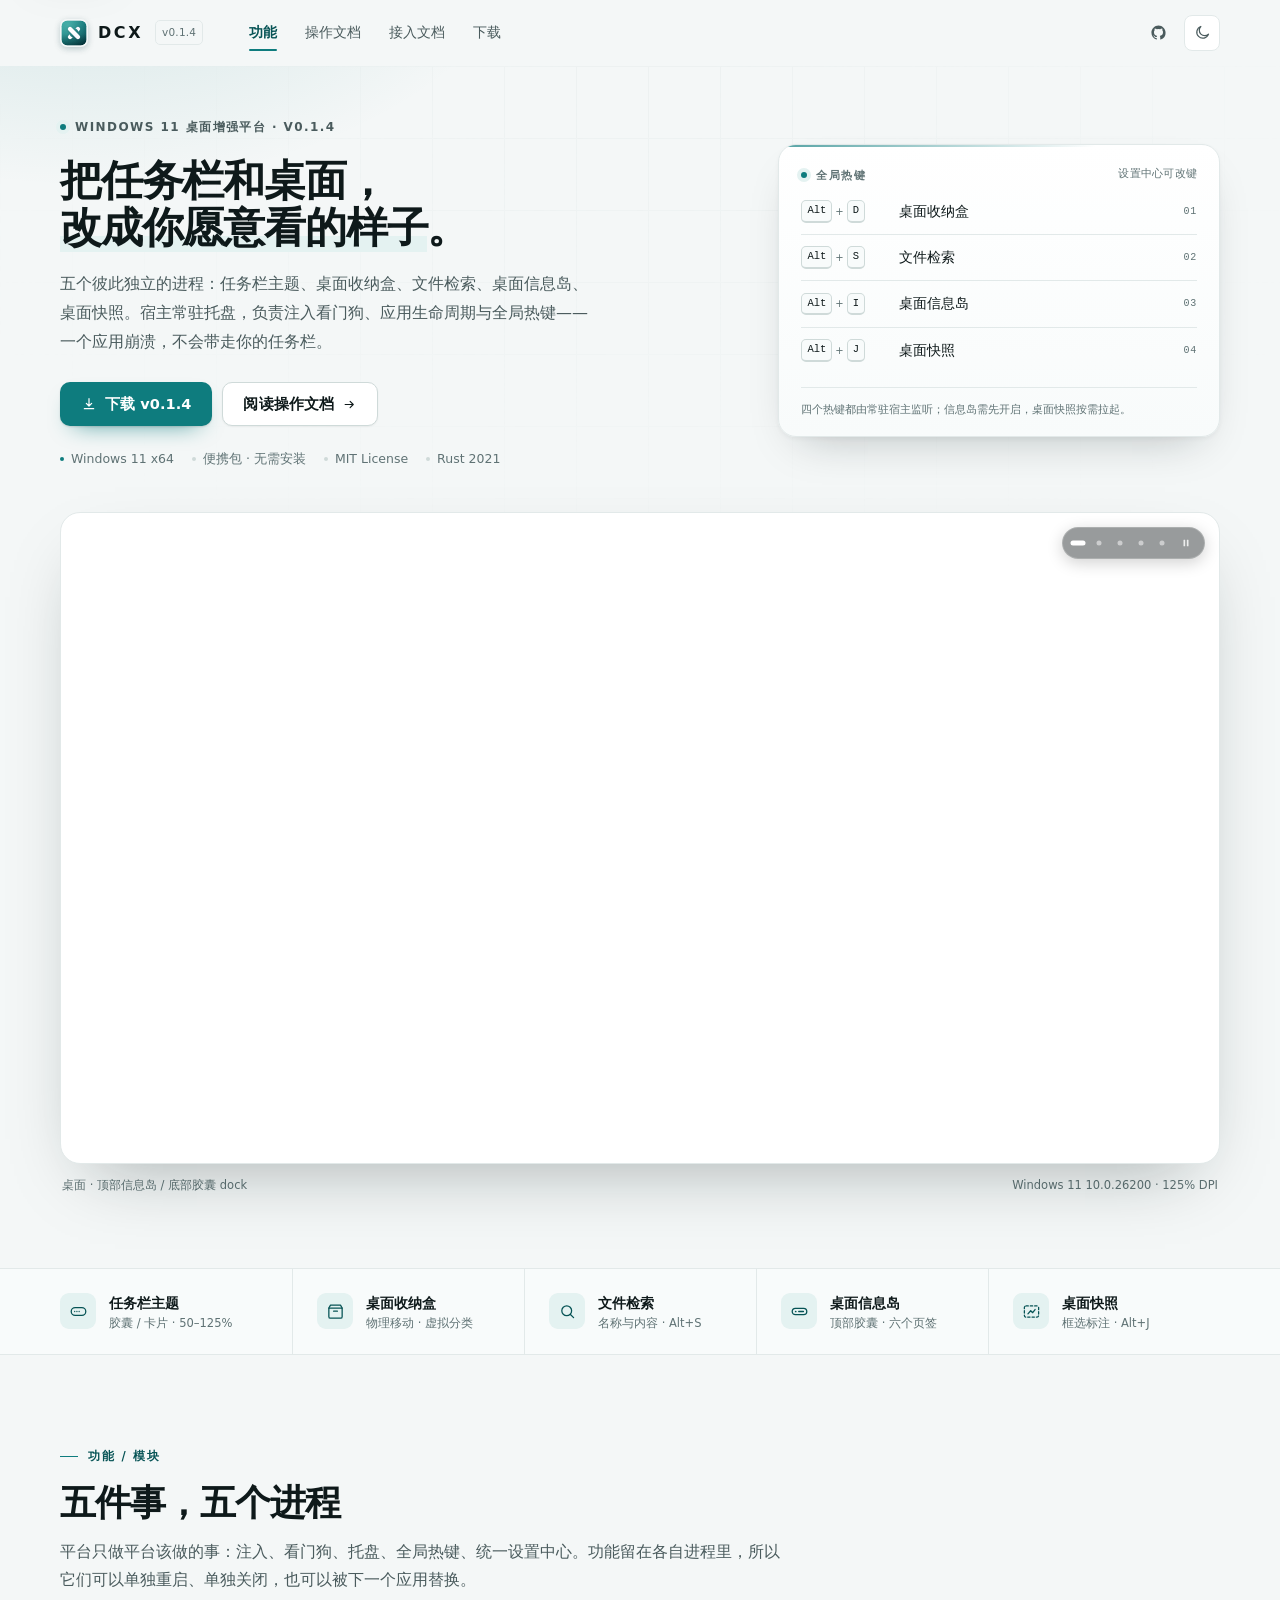
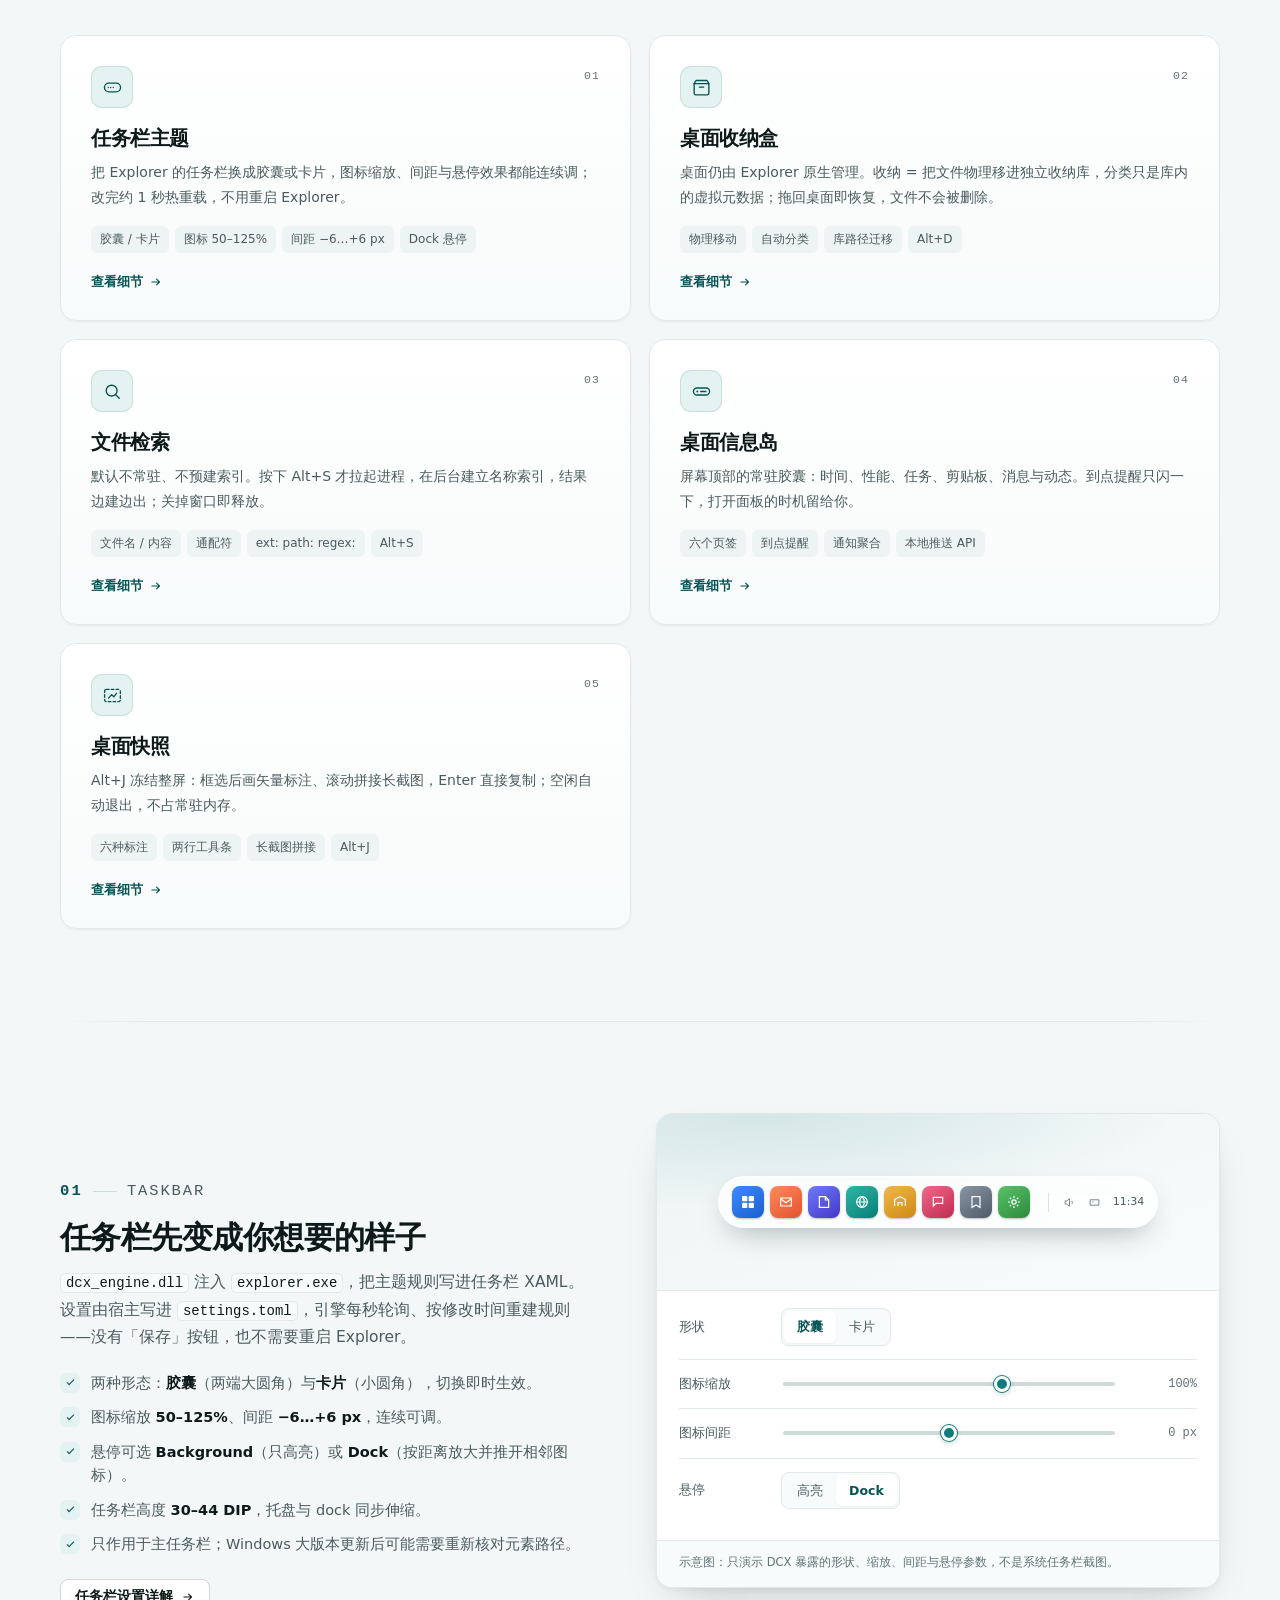
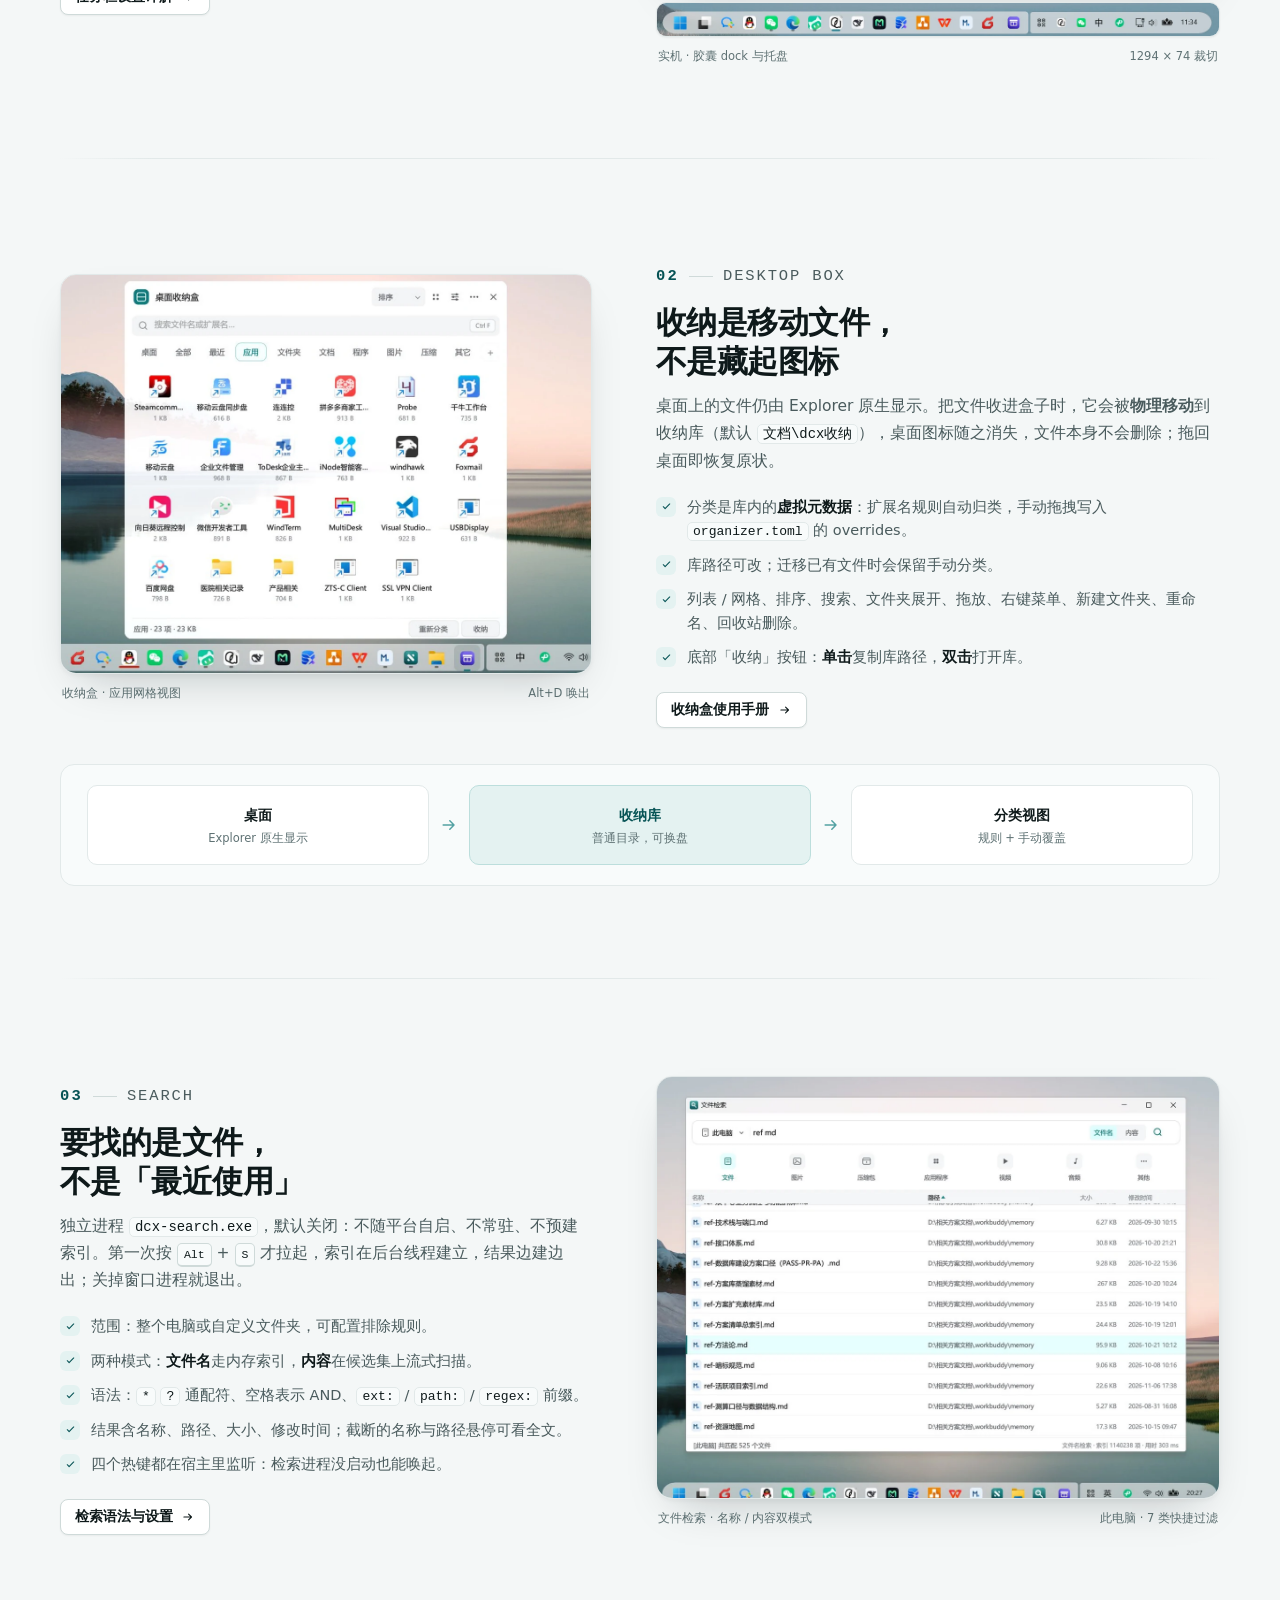
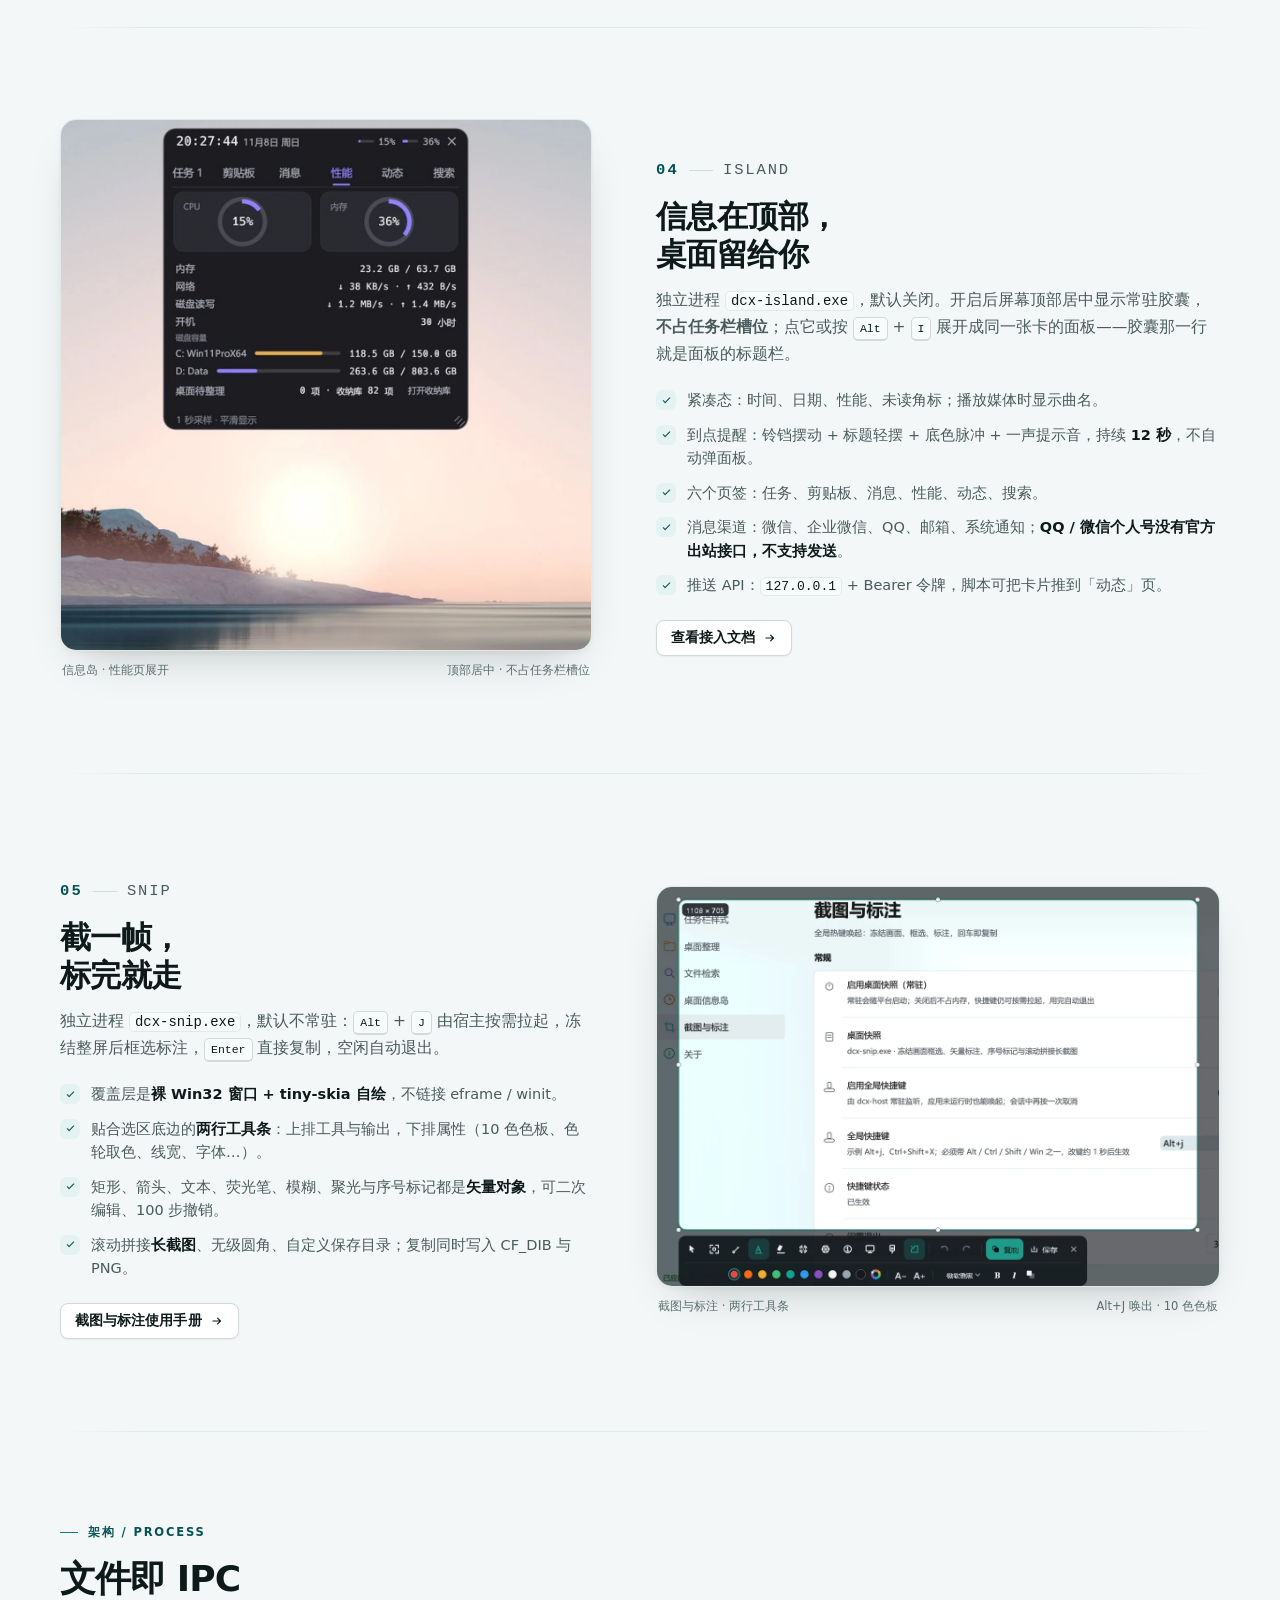
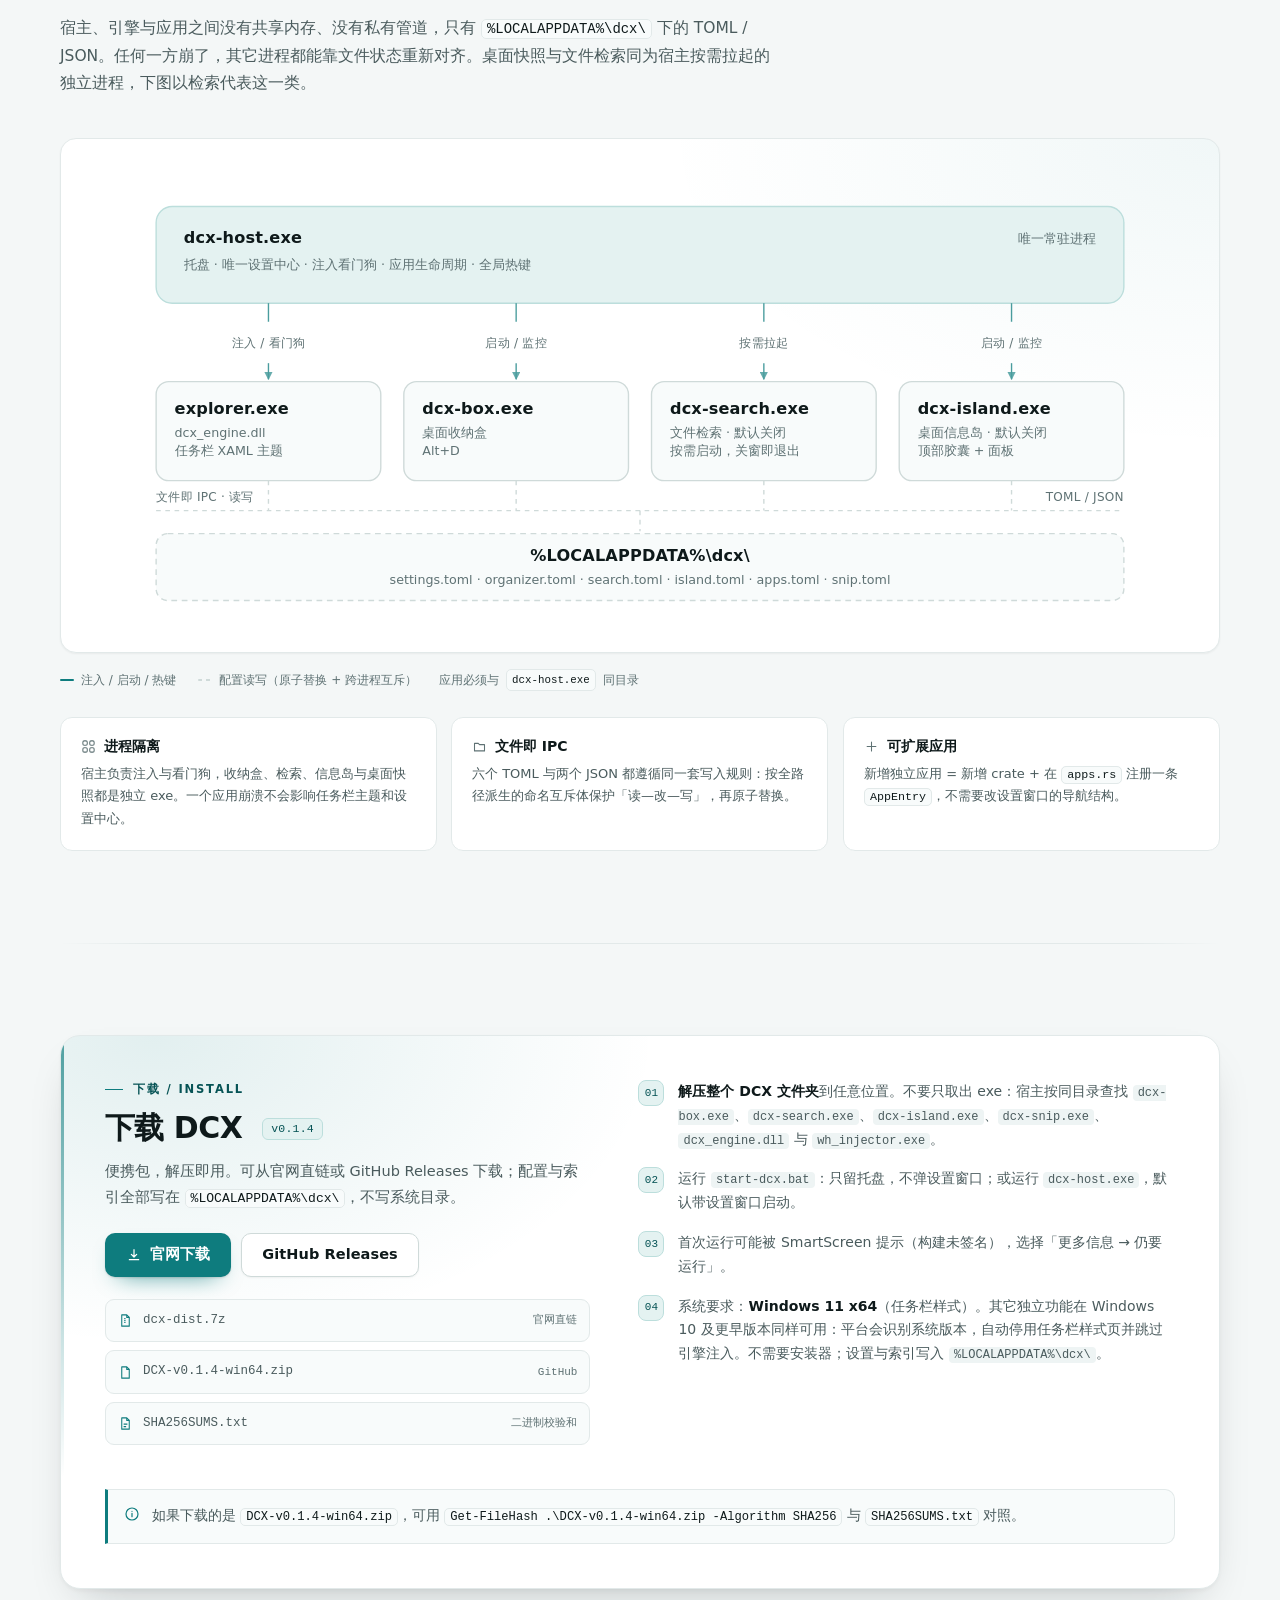
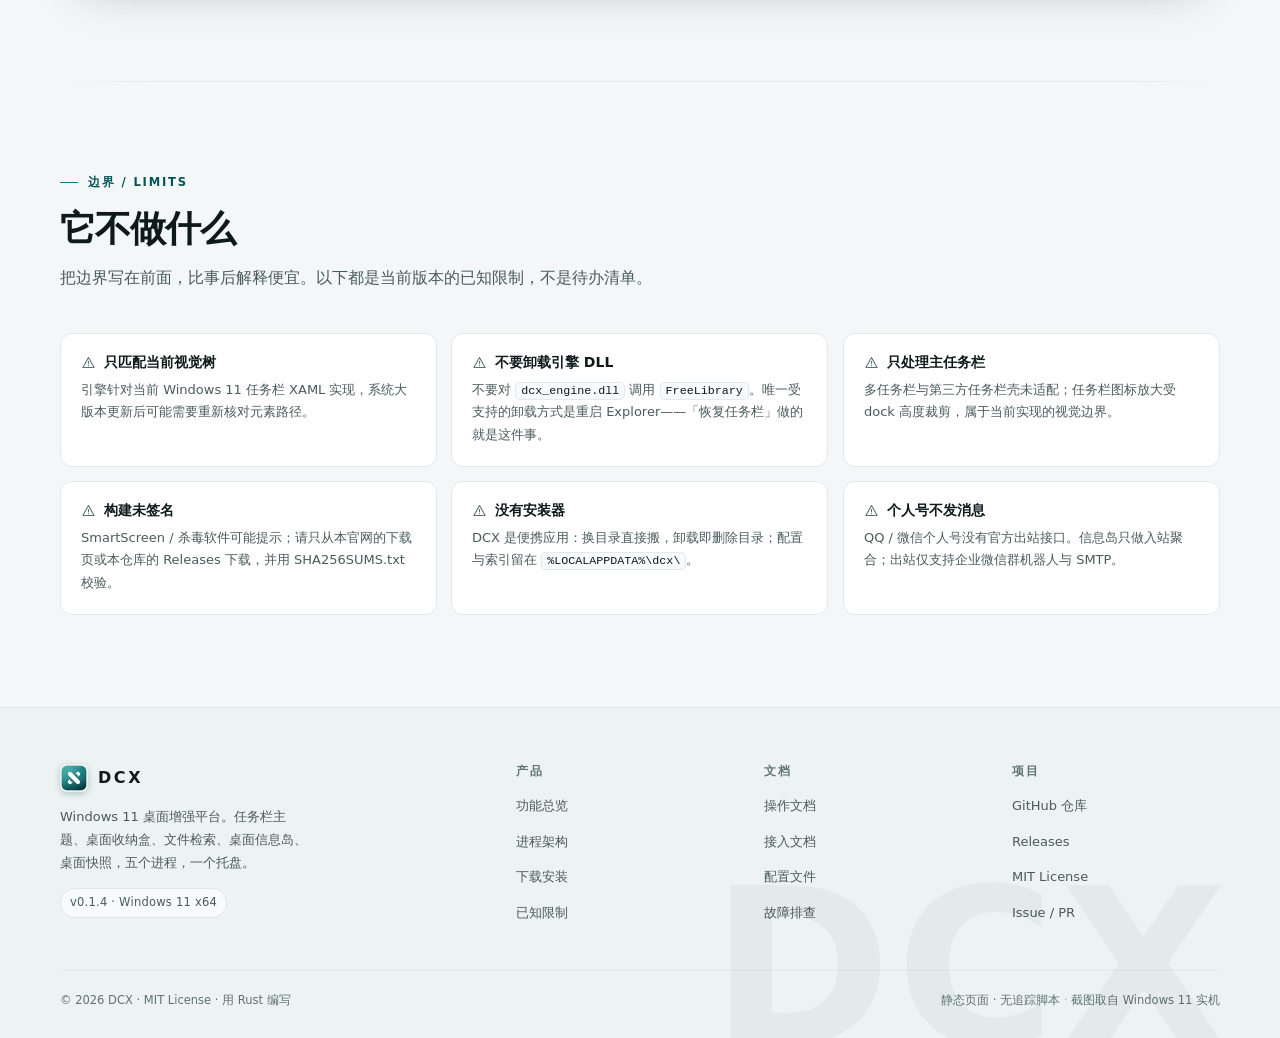
==== commit a9d6808c: "release: v0.1.4 - 截图 OCR 与翻译、长截图双向拼接、收纳盒桌面还原 - dcx-snip: 文字识别（本地 Windows OCR / OpenAI 兼容 / 自定义 HTTP）" ====
--- a/site/index.html
+++ b/site/index.html
@@ -40,7 +40,7 @@
     <a class="brand" href="index.html" aria-label="DCX 首页">
       <img src="assets/img/mark.svg" alt="" width="28" height="28">
       <span class="brand-name">DCX</span>
-      <span class="brand-ver">v0.1.3</span>
+      <span class="brand-ver">v0.1.4</span>
     </a>
     <nav class="site-nav" aria-label="主导航">
       <a href="#features" class="is-active">功能</a>
@@ -79,13 +79,13 @@
     <div class="wrap">
       <div class="hero-top">
         <div class="hero-copy">
-          <p class="eyebrow"><span class="dot"></span>Windows 11 桌面增强平台 · v0.1.3</p>
+          <p class="eyebrow"><span class="dot"></span>Windows 11 桌面增强平台 · v0.1.4</p>
           <h1>把任务栏和桌面，<br><span class="hl">改成你愿意看的样子</span>。</h1>
           <p class="lede">五个彼此独立的进程：任务栏主题、桌面收纳盒、文件检索、桌面信息岛、桌面快照。宿主常驻托盘，负责注入看门狗、应用生命周期与全局热键——一个应用崩溃，不会带走你的任务栏。</p>
           <div class="hero-actions">
             <a class="btn btn-primary" href="#download">
               <svg width="16" height="16" viewBox="0 0 24 24" fill="none" stroke="currentColor" stroke-width="1.8" stroke-linecap="round" stroke-linejoin="round" aria-hidden="true"><path d="M12 4v11m0 0 4-4m-4 4-4-4"/><path d="M5 19h14"/></svg>
-              下载 v0.1.3
+              下载 v0.1.4
             </a>
             <a class="btn btn-ghost" href="docs.html">阅读操作文档
               <svg width="15" height="15" viewBox="0 0 24 24" fill="none" stroke="currentColor" stroke-width="1.8" stroke-linecap="round" stroke-linejoin="round" aria-hidden="true"><path d="M5 12h13m-5-5 5 5-5 5"/></svg>
@@ -167,11 +167,11 @@
           </div>
 
           <div class="hero-slide" aria-hidden="true" data-slide="4" data-caption="桌面快照 · 两行标注工具条与设置页">
-            <img src="assets/img/hero-snip.webp?v=20261110a"
-                 srcset="assets/img/hero-snip-900.webp?v=20261110a 900w, assets/img/hero-snip.webp?v=20261110a 1600w"
+            <img src="assets/img/hero-snip.webp?v=20261111a"
+                 srcset="assets/img/hero-snip-900.webp?v=20261111a 900w, assets/img/hero-snip.webp?v=20261111a 1600w"
                  sizes="(max-width: 900px) calc(100vw - 36px), min(1160px, calc(100vw - 48px))"
                  width="1600" height="900"
-                 alt="桌面快照：设置中心的截图与标注页，底部是两行标注工具条"
+                 alt="桌面快照：Alt+J 冻结后的截图标注界面，框选区域与两行标注工具条"
                  fetchpriority="low" decoding="async">
           </div>
 
@@ -674,7 +674,7 @@
       <div class="download-card reveal">
         <div>
           <p class="kicker" style="margin-bottom:10px">下载 / INSTALL</p>
-          <h2>下载 DCX <span class="ver">v0.1.3</span></h2>
+          <h2>下载 DCX <span class="ver">v0.1.4</span></h2>
           <p class="lede">便携包，解压即用。可从官网直链或 GitHub Releases 下载；配置与索引全部写在 <code class="code-inline">%LOCALAPPDATA%\dcx\</code>，不写系统目录。</p>
           <div class="hero-actions" style="margin-top:22px">
             <a class="btn btn-primary" href="assets/dist/dcx-dist.7z" download>
@@ -691,7 +691,7 @@
             </li>
             <li>
               <svg width="15" height="15" viewBox="0 0 24 24" fill="none" stroke="currentColor" stroke-width="1.7" stroke-linejoin="round" aria-hidden="true"><path d="M6 3h8l4 4v14H6z"/><path d="M14 3v4h4"/></svg>
-              DCX-v0.1.3-win64.zip
+              DCX-v0.1.4-win64.zip
               <span class="sz">GitHub</span>
             </li>
             <li>
@@ -713,7 +713,7 @@
         </div>
         <div class="callout dl-note">
             <svg width="16" height="16" viewBox="0 0 24 24" fill="none" stroke="currentColor" stroke-width="1.8" stroke-linecap="round" aria-hidden="true"><circle cx="12" cy="12" r="9"/><path d="M12 11v5M12 8h.01"/></svg>
-            <p>如果下载的是 <code class="code-inline">DCX-v0.1.3-win64.zip</code>，可用 <code class="code-inline">Get-FileHash .\DCX-v0.1.3-win64.zip -Algorithm SHA256</code> 与 <code class="code-inline">SHA256SUMS.txt</code> 对照。</p>
+            <p>如果下载的是 <code class="code-inline">DCX-v0.1.4-win64.zip</code>，可用 <code class="code-inline">Get-FileHash .\DCX-v0.1.4-win64.zip -Algorithm SHA256</code> 与 <code class="code-inline">SHA256SUMS.txt</code> 对照。</p>
           </div>
       </div>
     </div>
@@ -767,7 +767,7 @@
           <span class="brand-name">DCX</span>
         </a>
         <p>Windows 11 桌面增强平台。任务栏主题、桌面收纳盒、文件检索、桌面信息岛、桌面快照，五个进程，一个托盘。</p>
-        <span class="pill">v0.1.3 · Windows 11 x64</span>
+        <span class="pill">v0.1.4 · Windows 11 x64</span>
       </div>
       <div class="footer-col">
         <h3>产品</h3>
